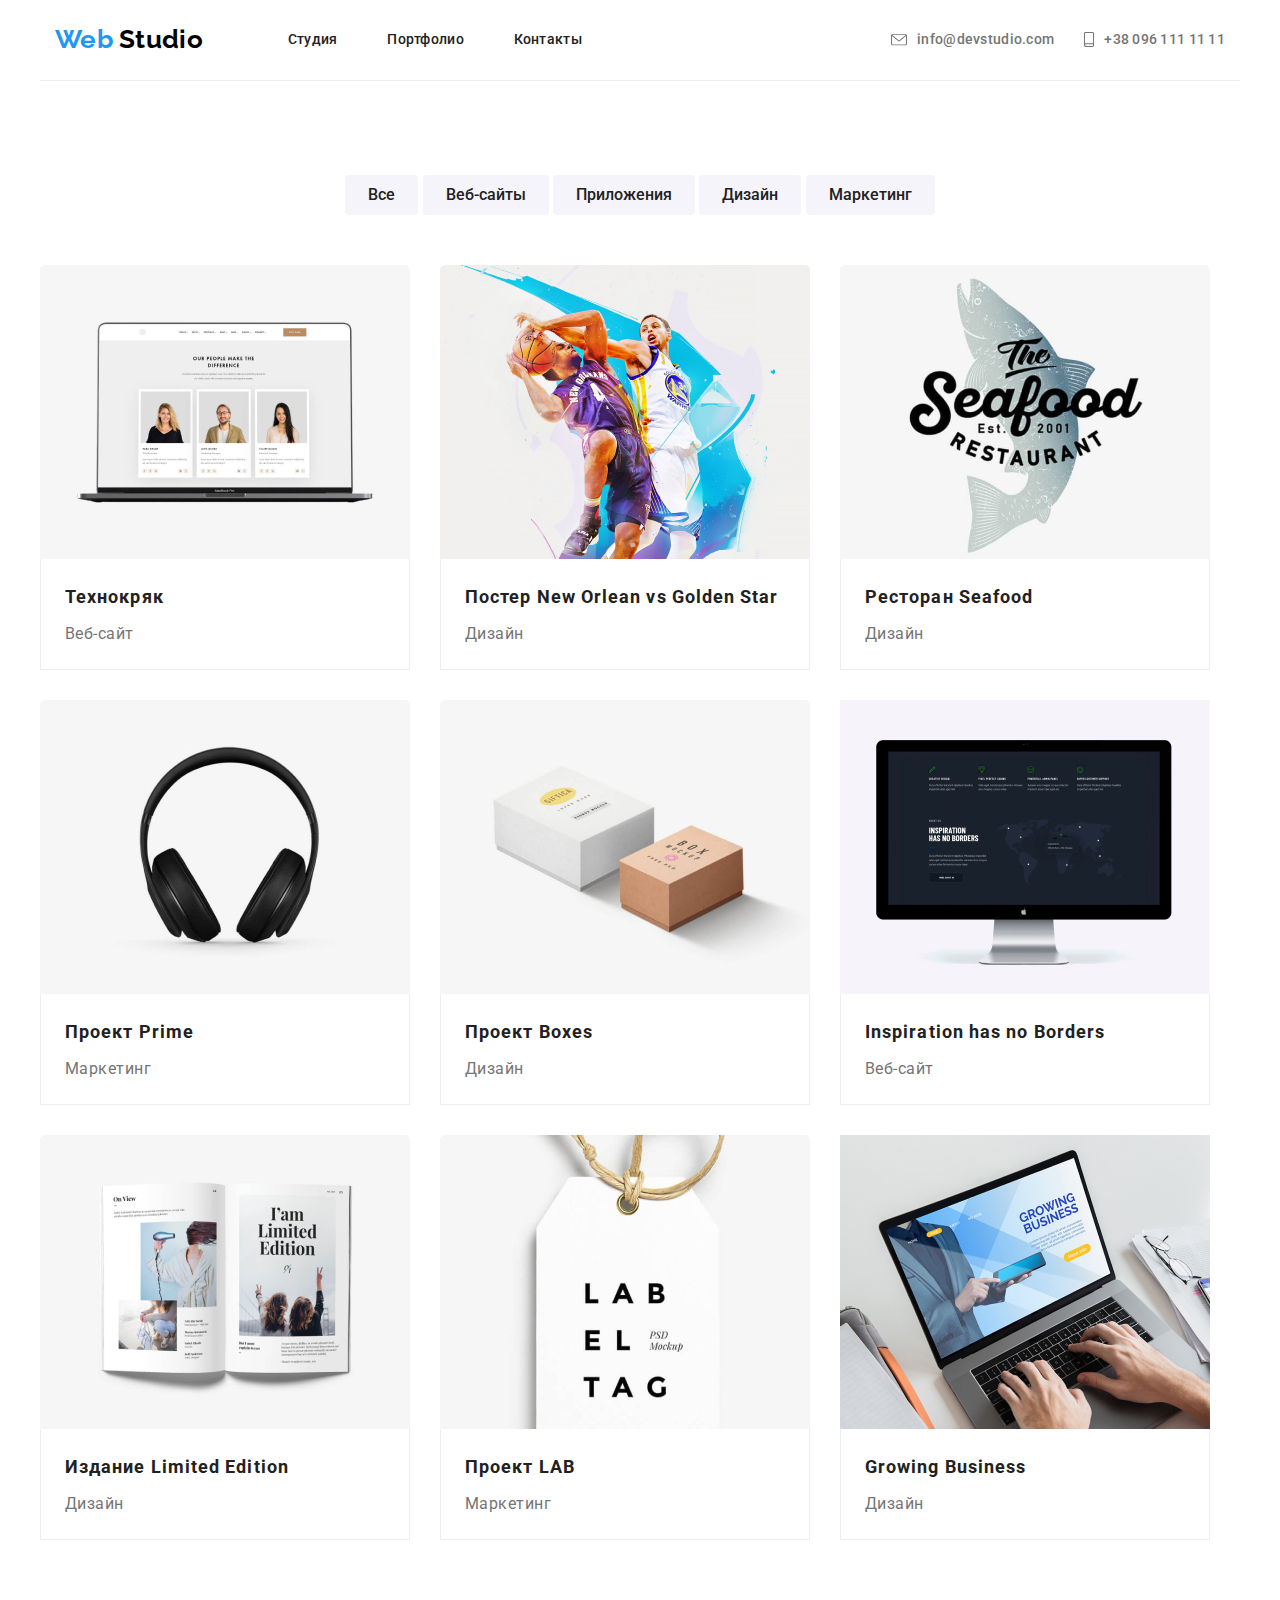
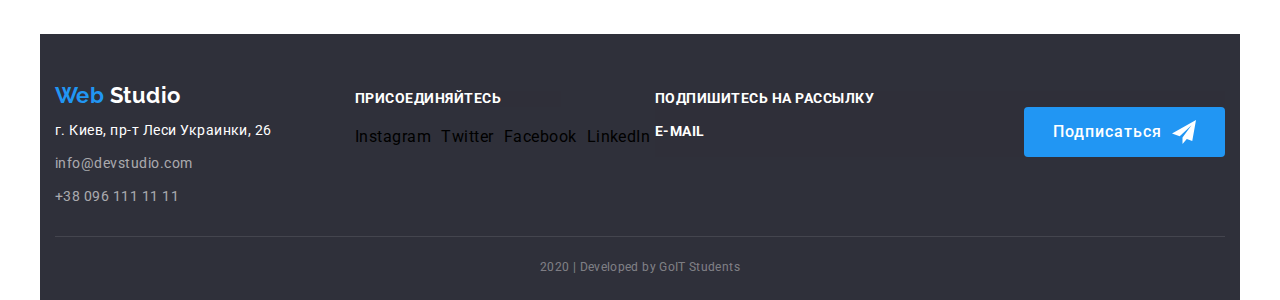
==== portfolio.html @ b41ba67a "мелкие правки" ====
<!DOCTYPE html>
<html lang="ru">
  <head>
    <meta charset="UTF-8" />
    <meta name="viewport" content="width=device-width, initial-scale=1.0" />
    <title>Web Studio</title>
    <link
      href="https://fonts.googleapis.com/css2?family=Raleway&family=Roboto:wght@400;500;700;900&display=swap"
      rel="stylesheet"
    />
    <link
      rel="stylesheet"
      href="https://cdnjs.cloudflare.com/ajax/libs/modern-normalize/0.6.0/modern-normalize.min.css"
    />
    <link rel="stylesheet" href="./css/styles.css" />
  </head>
  <body>
    <!--Шапка сайта-->
    <header class="header">
      <a class="header__logo" href="./index.html"><span>Web</span> Studio </a>
      <nav class="header-nav">
        <ul class="header-nav__list">
          <li class="header-nav__item">
            <a
              class="header-nav__link header-nav__link--active"
              href="./index.html"
              >Студия</a
            >
          </li>
          <li class="header-nav__item">
            <a
              class="header-nav__link header-nav__link--active"
              href="./portfolio.html"
              >Портфолио</a
            >
          </li>
          <li class="header-nav__item">
            <a class="header-nav__link" href="">Контакты</a>
          </li>
        </ul>
      </nav>
      <address class="header-address">
        <a class="header-address__mail" href="mailto:info@devstudio.com">
          <img
            class="header-address__img"
            src="./images/mail.svg"
            alt="mail"
          />info@devstudio.com
        </a>
        <a class="header-address__fone" href="tel:+380961111111">
          <img
            class="header-address__img"
            src="./images/fone.svg"
            alt="phone"
          />+38 096 111 11 11
        </a>
      </address>
    </header>
    <main>
      <section class="filter">
        <!--Фильтр-->
        <!--Скрытый заголовок Фильтра-->
        <h1 class="visually-hidden">Фильтр</h1>
        <div class="fil-but">
          <button type="button">Все</button>
          <button type="button">Веб-сайты</button>
          <button type="button">Приложения</button>
          <button type="button">Дизайн</button>
          <button type="button">Маркетинг</button>
          <ul class="filter-ul">
            <li class="only">
              <img
                src="./images/img-1.jpg"
                alt="Технокряк"
                width="370"
                height="294"
              />
              <div class="div-li">
                <h3 class="section-title-item">Технокряк</h3>
                <p class="section-text-item">Веб-сайт</p>
              </div>
            </li>
            <li>
              <img
                src="./images/img-2.jpg"
                alt="Баскетбол"
                width="370"
                height="294"
              />
              <div class="div-li">
                <h3 class="section-title-item">
                  Постер New Orlean vs Golden Star
                </h3>
                <p class="section-text-item">Дизайн</p>
              </div>
            </li>
            <li>
              <img
                src="./images/img-3.jpg"
                alt="Ресторан"
                width="370"
                height="294"
              />
              <div class="div-li">
                <h3 class="section-title-item">Ресторан Seafood</h3>
                <p class="section-text-item">Дизайн</p>
              </div>
            </li>
            <li>
              <img
                src="./images/img-4.jpg"
                alt="Наушники"
                width="370"
                height="294"
              />
              <div class="div-li">
                <h3 class="section-title-item">Проект Prime</h3>
                <p class="section-text-item">Маркетинг</p>
              </div>
            </li>
            <li>
              <img
                src="./images/img-5.jpg"
                alt="Коробки"
                width="370"
                height="294"
              />
              <div class="div-li">
                <h3 class="section-title-item">Проект Boxes</h3>
                <p class="section-text-item">Дизайн</p>
              </div>
            </li>
            <li>
              <img
                src="./images/design.jpg"
                alt="Монитор"
                width="370"
                height="294"
              />
              <div class="div-li">
                <h3 class="section-title-item">Inspiration has no Borders</h3>
                <p class="section-text-item">Веб-сайт</p>
              </div>
            </li>
            <li>
              <img
                src="./images/img-6.jpg"
                alt="Журнал"
                width="370"
                height="294"
              />
              <div class="div-li">
                <h3 class="section-title-item">Издание Limited Edition</h3>
                <p class="section-text-item">Дизайн</p>
              </div>
            </li>
            <li>
              <img
                src="./images/img-7.jpg"
                alt="Лейбл"
                width="370"
                height="294"
              />
              <div class="div-li">
                <h3 class="section-title-item">Проект LAB</h3>
                <p class="section-text-item">Маркетинг</p>
              </div>
            </li>
            <li>
              <img
                src="./images/desktop.jpg"
                alt="Ноутбук"
                width="370"
                height="294"
              />
              <div class="div-li">
                <h3 class="section-title-item">Growing Business</h3>
                <p class="section-text-item">Дизайн</p>
              </div>
            </li>
          </ul>
        </div>
      </section>
    </main>
    <!--Подвал-->
    <footer class="footer">
      <!--Адресс-->
      <div class="footer-div">
        <div class="div-adr">
          <a class="footer-logo" href="./index.html"
            ><span>Web</span> Studio
          </a>
          <address class="address">
            г. Киев, пр-т Леси Украинки, 26
            <a class="adr-link email" href="mailto:info@devstudio.com"
              >info@devstudio.com
            </a>
            <a class="adr-link" href="tel:+380961111111">+38 096 111 11 11 </a>
          </address>
        </div>
        <!--Список ссылок-->
        <div class="div-soc-link">
          <p class="white-title soc">ПРИСОЕДИНЯЙТЕСЬ</p>
          <ul class="social-links soc">
            <li class="soc-link">
              <a href="" aria-label="Ссылка на Facebook"></a>Instagram
            </li>
            <li class="soc-link">
              <a href="" aria-label="Ссылка на Twitter"></a>Twitter
            </li>
            <li class="soc-link">
              <a href="" aria-label="Ссылка на Facebook"></a>Facebook
            </li>
            <li class="soc-link">
              <a href="" aria-label="Ссылка на LinkedIn"></a>LinkedIn
            </li>
          </ul>
        </div>
        <!--Подписка-->
        <div class="white-title fly">
          <p>Подпишитесь на рассылку</p>
          <div class="div-fly">
            <p class="email-area">E-mail</p>
            <button type="button" class="button-fly">
              Подписаться<img src="./images/icon-send.svg" alt="Иконка" />
            </button>
          </div>
        </div>
      </div>
      <div class="copy"><p>2020 | Developed by GoIT Students</p></div>
    </footer>
  </body>
</html>
---- css/styles.css ----
/* Шрифты index: Raleway - 400, Roboto - 900, 700, 500, 400 */
/* Шрифты portfolio: Raleway - 400, Roboto - 700, 500, 400 */
:root {
  --primary-text-color: #757575;
  --title-text-color: #212121;
  --accent-color: #2196f3;
  --primary-white-color: #ffffff;
  --secondary-bg-color: #f5f4fa;
  --icons-grey-color: #afb1b8;
}

html {
  box-sizing: border-box;
}

*,
*::before,
*::after {
  box-sizing: inherit;
}
/*----------------------- все ссылки */
a {
  text-decoration: none;
}

.visually-hidden {
  position: absolute;
  width: 1px;
  height: 1px;
  margin: -1px;
  border: 0;
  padding: 0;
  clip: rect(0 0 0 0);
  overflow: hidden;
}

/*------------------- всё, что с цветом акцента */
.header-nav__item--active,
span,
.header-nav__link:hover,
.header-nav__link:focus,
.adr-link:focus,
.section-item img:focus,
.soc-link:hover,
.soc-link:focus,
.clients a:hover,
.clients a:focus,
.header-address__mail:hover,
.header-address__mail:focus,
.header-address__fone:hover,
.header-address__fone:focus,
button:focus,
.filter-ul > li:focus {
  color: var(--accent-color);
}

/*------------------- основной фон */
body,
.team-li,
.team.name {
  background-color: var(--primary-white-color);
  font-family: Roboto, sans-serif;
  letter-spacing: 0.03em;
}

/*------------------ Белые заголовки */
.hero,
.white-title,
.address {
  color: var(--primary-white-color);
}
body {
  margin: 0px;
  width: 1200px;
  padding: 0px;
  margin-left: auto;
  margin-right: auto;
}
/* -------- убираем маркеры */
ul {
  list-style: none;
}

/* ---------------------------- Header */
.header {
  letter-spacing: 0.02em;
  font-weight: 500;
  font-size: 14px;
  line-height: 1.14;
  padding-left: 15px;
  padding-right: 15px;

  display: flex;
  align-items: center;
  border-bottom: 1px solid #ececec;
}

/* Logo */
.header__logo,
.footer-logo {
  color: #000000;
  font-family: Raleway, sans-serif;
  font-weight: 700;
  font-size: 26px;
  line-height: 1.2;
}

/*--------------------- ссылки навигации */
.header-nav {
  margin-right: auto;
  margin-left: 85px;
}
.header-nav__list {
  width: 294px;
  display: flex;
  justify-content: space-between;

  padding-left: 0px;
  margin: 0;
}
.header-nav__item {
  padding-top: 32px;
  padding-bottom: 32px;
}
.header-address {
  display: flex;
  align-items: center;
}
.header-address__mail,
.header-address__fone {
  color: var(--primary-text-color);
  font-style: normal;
  display: flex;
  align-items: center;
}
.header-address__mail {
  margin-right: 30px;
}
.header-address__img {
  margin-right: 10px;
}

/*------------------------------- Hero */
.hero {
  text-align: center;
  letter-spacing: 0.06em;
  /* ЗАМЕНИТЬ НА ФОН */
  background-color: var(--title-text-color);
  padding-top: 200px;
  padding-bottom: 200px;
  padding-left: 15px;
  padding-right: 15px;
}

.hero-title {
  font-weight: 900;
  font-size: 44px;
  line-height: 1.36;

  margin: 0px;
}

.button-prim.service {
  display: inline-block;
  padding: 10px 32px;
  margin-top: 30px;
  border-radius: 4px;

  font-weight: 700;
  font-size: 16px;
  line-height: 1.88;
  color: var(--primary-white-color);
  background-color: var(--accent-color);

  box-shadow: 0px 4px 4px rgba(0, 0, 0, 0.15);
}

/*------------ преимущества, команда, фильтр */
.section {
  padding-top: 94px;
  padding-bottom: 94px;
  padding-left: 15px;
  padding-right: 15px;
}

.section-list > ul {
  margin-top: 0;
  padding: 0px;
  display: flex;
}

.section-item {
  font-size: 0px;
  margin: 0px;
  width: calc((100% - 90px) / 4);
}
.section-item:not(:last-child) {
  margin-right: 30px;
}

.section-item > img,
.team,
button {
  background-color: var(--secondary-bg-color);
  font-family: inherit;
}
.section-item > img {
  padding: 25px 100px;
  border-radius: 4px;
  margin: 0px;
}
.section-item > img:hover {
  background-color: var(--accent-color);
  color: var(--primary-white-color);
}

.subtitle {
  font-weight: bold;
  font-size: 14px;
  line-height: 1.14;
  text-transform: uppercase;
  margin: 0px;
  padding-top: 30px;
  padding-bottom: 10px;
}

.section-text {
  font-weight: 400;
  font-size: 14px;
  line-height: 1.71;
  color: var(--primary-text-color);

  margin: 0px;
}

/*------------------------ Чем мы занимаемся? */
.section-work {
  padding-top: 94px;
  padding-bottom: 94px;
  padding-left: 15px;
  padding-right: 15px;

  border-top: 1px solid #ececec;
}
.section-ul {
  justify-content: center;
  padding-left: 0px;
  margin-top: 50px;
  margin-bottom: 0;
  font-size: 0;
  display: flex;
  text-align: center;
}

.section-title {
  font-weight: 700;
  font-size: 36px;
  line-height: 1.2;
  text-align: center;
  margin-top: 0;
  margin-bottom: 50px;
}

.work-li:not(:last-child) {
  margin-right: 30px;
}

.work-li {
  width: calc((100% - 60px) / 3);
}

.white-title {
  font-weight: 700;
  font-size: 14px;
  line-height: 1.14;
  text-align: center;
  text-transform: uppercase;

  margin: 0px;
  padding-top: 27px;
  padding-bottom: 27px;
  background-color: rgba(47, 48, 58, 0.8);
}

/*----------------- Черные заголовки */
.header-nav__link,
.section-title,
.subtitle,
.name,
button {
  color: var(--title-text-color);
}

/*------------------------------------ Team */
.team {
  padding-top: 94px;
  padding-bottom: 94px;
  padding-left: 15px;
  padding-right: 15px;
}
.team > .section-title {
  margin-top: 0;
}

.team-ul {
  display: flex;
  justify-content: center;
  margin-top: 0px;
  padding-left: 0px;
  font-size: 0;
}
.team-li:not(:last-child) {
  margin-right: 30px;
}

.team-li {
  width: calc((100% - 90px) / 4);
  box-shadow: 0px 2px 1px rgba(0, 0, 0, 0.2), 0px 1px 1px rgba(0, 0, 0, 0.14),
    0px 1px 3px rgba(0, 0, 0, 0.12);
}

.name {
  font-weight: 500;
  font-size: 16px;
  line-height: 1.2;
  text-align: center;
}
.section-text.name {
  font-weight: 400;
  color: var(--primary-text-color);
  margin-bottom: 16px;
  text-align: center;
}

.social-links {
  display: flex;
  padding-left: 0px;
  margin-bottom: 24px;
}

.soc-link:not(:last-child) {
  margin-right: 10px;
}

/* -------------------------- Клиенты */
.clients {
  padding-top: 94px;
  padding-bottom: 94px;
  padding-left: 15px;
  padding-right: 15px;
}

.client-img {
  border: 1px solid var(--icons-grey-color);
  border-radius: 4px;
  width: 170px;
  height: 90px;
  padding: 19px 41px;
}
.clients-list {
  display: flex;
  justify-content: space-between;
  padding-left: 0px;
  font-size: 0;
}

/* -------------------------- Футер */
.footer {
  background-color: #2f303a;
  letter-spacing: 0.03em;
  padding-top: 48px;
  padding-left: 15px;
  padding-right: 15px;
}
.footer-div {
  display: flex;
  align-items: baseline;
}
.footer-logo {
  font-size: 22px;
  margin: 0px 0px 10px 0px;
  display: block;
  padding-bottom: 0px;
  color: var(--primary-white-color);
}

/*-------------------- адрес в футере */
.div-adr {
  margin-bottom: 28px;
  text-align: left;
  display: flex;
  flex-direction: column;
  margin-right: 69px;
  width: 231px;
}

.address {
  font-weight: 400;
  font-size: 14px;
  line-height: 1.71;
  font-style: normal;
  display: flex;
  flex-direction: column;
}

.adr-link {
  color: rgba(255, 255, 255, 0.6);
}
.email {
  margin-top: 9px;
  margin-bottom: 9px;
}

.white-title.soc {
  font-weight: 700;
  font-size: 14px;
  line-height: 1.14;
  text-transform: uppercase;
  text-align: left;
  padding: 0px;
  margin-bottom: 21px;
}
/* ----------------------- Присоединяйтесь */
.div-soc-link {
  margin-right: 94px;
}
.social-links.soc {
  margin-top: 21px;
  width: 206px;
}

/* --------------------------- Рассылка */
.fly {
  margin-bottom: 50px;
  padding: 0px;
}
.div-fly {
  width: 570px;
  display: flex;
  justify-content: space-between;
}
.fly p {
  text-align: left;
  margin-top: auto;
  margin-bottom: auto;
}

.button-fly {
  min-width: 109px;
  height: 50px;
  padding: 9px 28px;
  display: flex;
  align-items: center;
}
.button-fly > img {
  margin-left: 10px;
}
.button-fly:focus {
  color: var(--primary-white-color);
}

/*------------------------------ Copyrights */
.copy {
  font-weight: 400;
  font-size: 12px;
  line-height: 2;
  letter-spacing: 0.03em;
  color: rgba(255, 255, 255, 0.4);
  padding-top: 18px;
  padding-bottom: 21px;
  text-align: center;

  border-top: 1px solid rgba(255, 255, 0255, 0.1);
}
.copy p {
  margin: 0;
}

/* ------------------------------ buttons */
.button-prim,
.button-sec,
.button-fly {
  color: var(--primary-white-color);
  background-color: var(--accent-color);
  letter-spacing: 0.06em;
}

/* -------- PORTFOLIO ----------- */

/* Filter */
.filter {
  padding-top: 94px;
  padding-bottom: 94px;
}

.fil-but {
  text-align: center;
}

/* .only:hover {
  Технокряк это современная площадка распространения коронавируса. Компании используют эту платформу для цифрового шпионажа и атак на защищённые сервера конкурентов.
} */

button {
  font-weight: 500;
  font-size: 16px;
  line-height: 1.63;
  text-align: center;
  display: inline-block;
  border-radius: 4px;
  padding: 6px 22px;
  border: 1px solid transparent;
}

button:hover {
  background-color: var(--accent-color);
  color: var(--primary-white-color);
  box-shadow: 0px 2px 2px rgba(0, 0, 0, 0.12), 0px 1px 2px rgba(0, 0, 0, 0.08),
    0px 3px 1px rgba(0, 0, 0, 0.1);
}

/*--------------------- filter-buttons */
.section-title-item {
  font-weight: 700;
  font-size: 18px;
  line-height: 2;
  letter-spacing: 0.06em;
  color: var(--title-text-color);
  margin-top: 0;
  margin-bottom: 4px;
}

.section-text-item {
  font-weight: 400;
  font-size: 16px;
  line-height: 1.88;
  color: var(--primary-text-color);
  margin: 0;
}

.filter-ul {
  display: flex;
  flex-wrap: wrap;
  padding-left: 0px;
  margin-top: 50px;
  margin-bottom: 0px;
}
.filter-ul > li {
  font-size: 0px;
  text-align: left;
  margin-bottom: 30px;
}
.filter-ul li:nth-last-child(-n + 3) {
  margin-bottom: 0px;
}
.filter-ul li:not(:nth-child(3n)) {
  margin-right: 30px;
}
.filter-ul li:hover {
  box-shadow: 1px 4px 6px rgba(0, 0, 0, 0.16), 0px 4px 4px rgba(0, 0, 0, 0.06),
    0px 1px 1px rgba(0, 0, 0, 0.12);
}

.div-li {
  padding: 20px 24px;
  border: 1px solid #eeeeee;
  border-top: transparent;
}
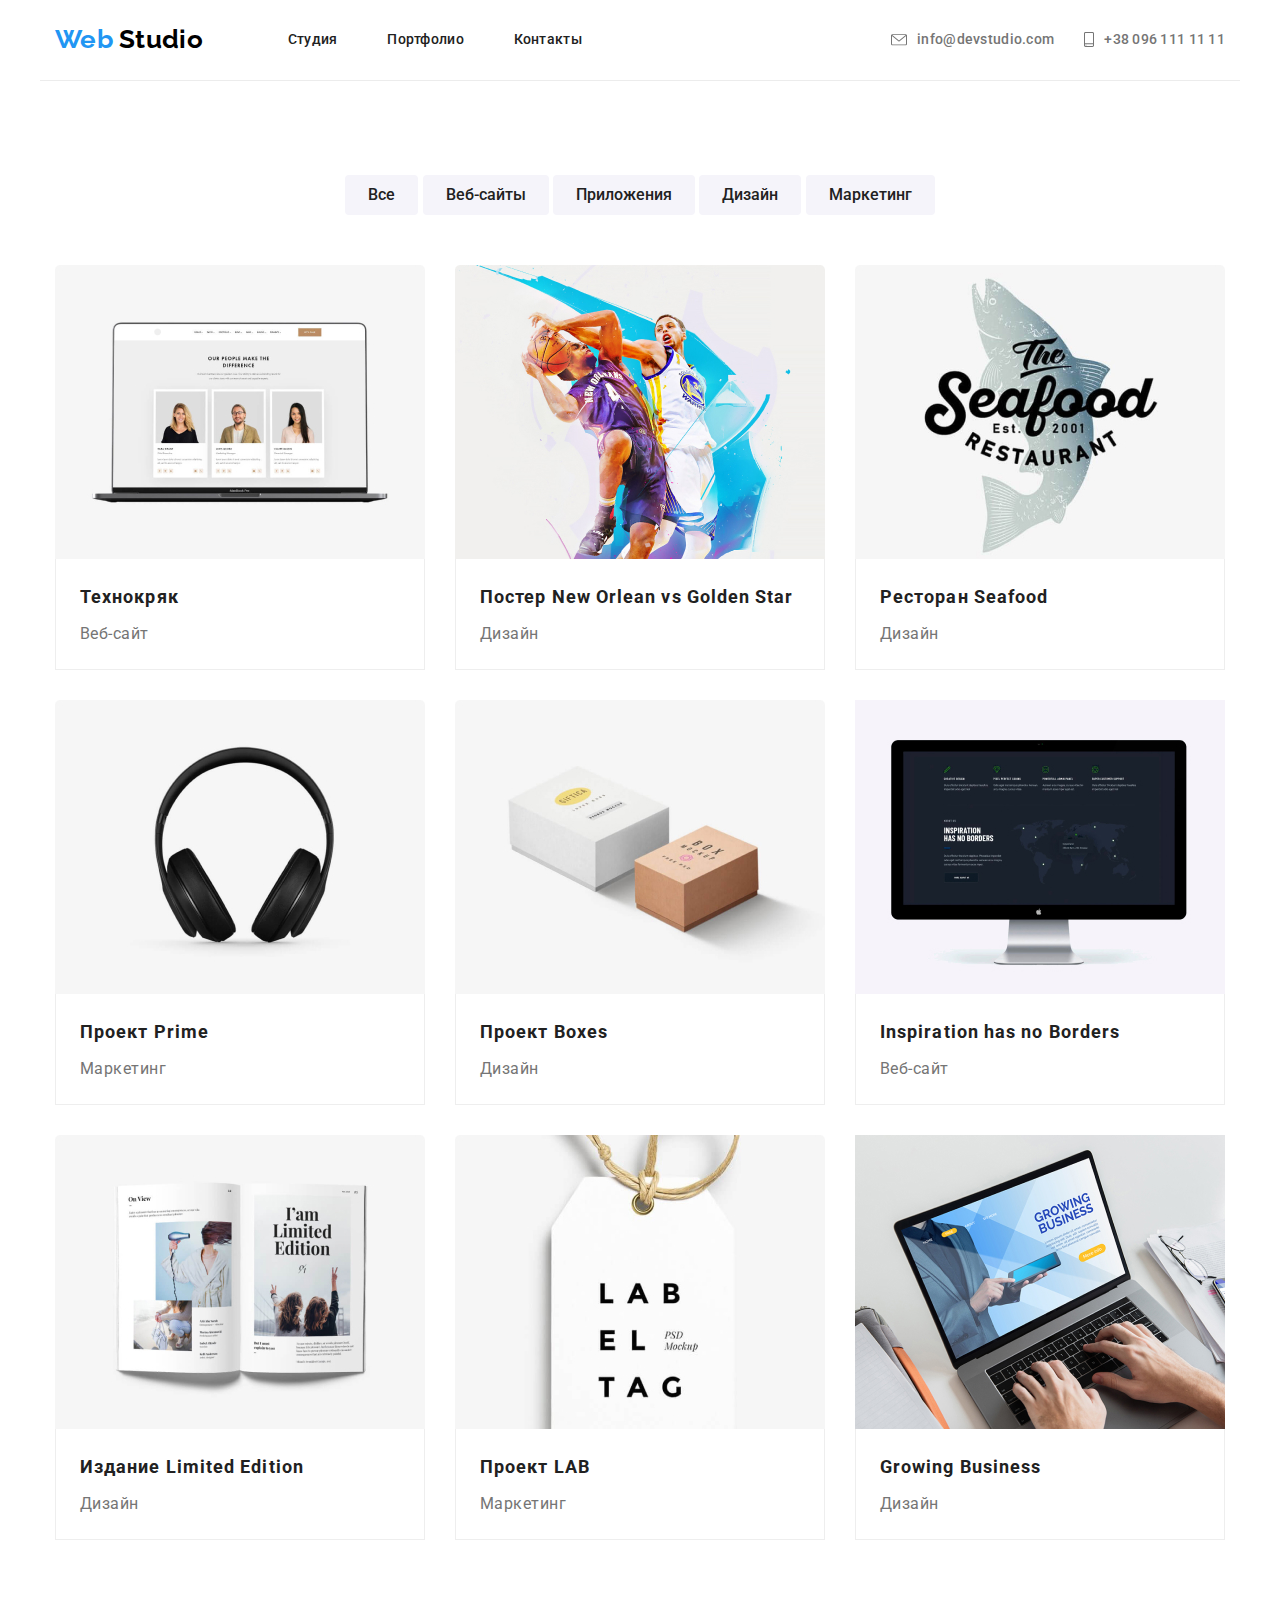
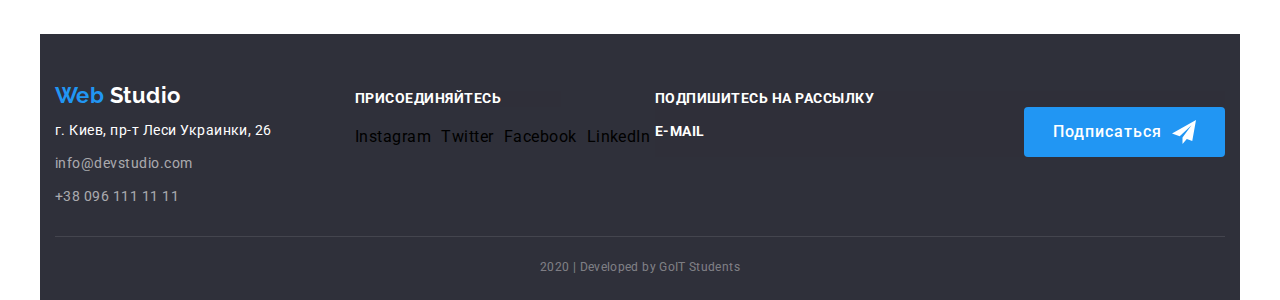
==== commit a1d32b1d: "Мелкие правки 2" ====
--- a/portfolio.html
+++ b/portfolio.html
@@ -227,7 +227,7 @@
           </div>
         </div>
       </div>
-      <div class="copy"><p>2020 | Developed by GoIT Students</p></div>
+      <p class="copy">2020 | Developed by GoIT Students</p>
     </footer>
   </body>
 </html>
--- a/css/styles.css
+++ b/css/styles.css
@@ -9,20 +9,25 @@
   --icons-grey-color: #afb1b8;
 }
 
+/*-- Размер для всех блоков по размеру блока, а не контента */
 html {
   box-sizing: border-box;
-}
-
+  width: 1200px;
+  margin-left: auto;
+  margin-right: auto;
+}
+/*------------------- наследие border-box */
 *,
 *::before,
 *::after {
   box-sizing: inherit;
 }
-/*----------------------- все ссылки */
+/*-------------------- все ссылки не подчеркиваются */
 a {
   text-decoration: none;
 }
 
+/* ------------------ прячем заголовки */
 .visually-hidden {
   position: absolute;
   width: 1px;
@@ -32,6 +37,13 @@
   padding: 0;
   clip: rect(0 0 0 0);
   overflow: hidden;
+}
+
+/* ----------------все картинки масштабируем относительно размера */
+img {
+  display: block;
+  max-width: 100%;
+  height: auto;
 }
 
 /*------------------- всё, что с цветом акцента */
@@ -71,10 +83,7 @@
 }
 body {
   margin: 0px;
-  width: 1200px;
   padding: 0px;
-  margin-left: auto;
-  margin-right: auto;
 }
 /* -------- убираем маркеры */
 ul {
@@ -469,11 +478,8 @@
   padding-top: 18px;
   padding-bottom: 21px;
   text-align: center;
-
+  margin: 0;
   border-top: 1px solid rgba(255, 255, 0255, 0.1);
-}
-.copy p {
-  margin: 0;
 }
 
 /* ------------------------------ buttons */
@@ -541,6 +547,7 @@
 .filter-ul {
   display: flex;
   flex-wrap: wrap;
+  justify-content: center;
   padding-left: 0px;
   margin-top: 50px;
   margin-bottom: 0px;
@@ -550,13 +557,13 @@
   text-align: left;
   margin-bottom: 30px;
 }
-.filter-ul li:nth-last-child(-n + 3) {
+.filter-ul > li:nth-last-child(-n + 3) {
   margin-bottom: 0px;
 }
-.filter-ul li:not(:nth-child(3n)) {
+.filter-ul > li:not(:nth-child(3n)) {
   margin-right: 30px;
 }
-.filter-ul li:hover {
+.filter-ul > li:hover {
   box-shadow: 1px 4px 6px rgba(0, 0, 0, 0.16), 0px 4px 4px rgba(0, 0, 0, 0.06),
     0px 1px 1px rgba(0, 0, 0, 0.12);
 }
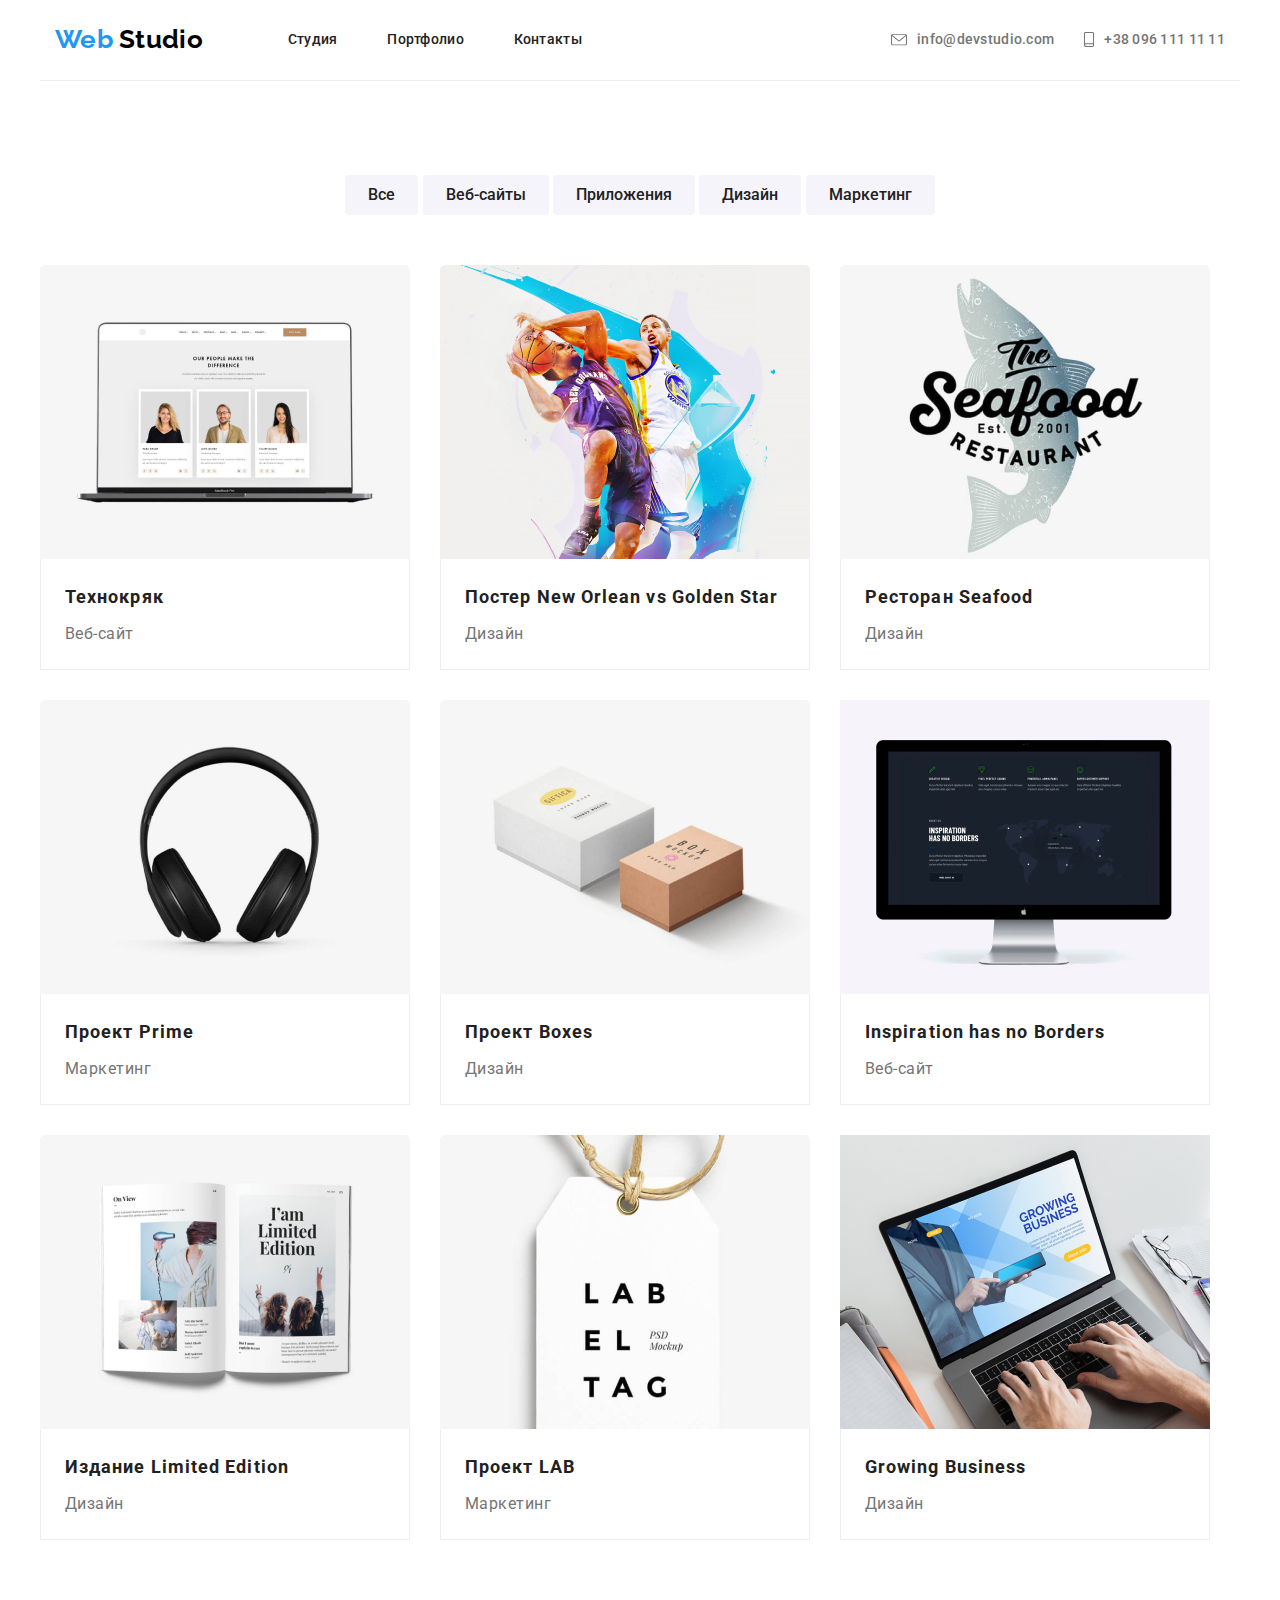
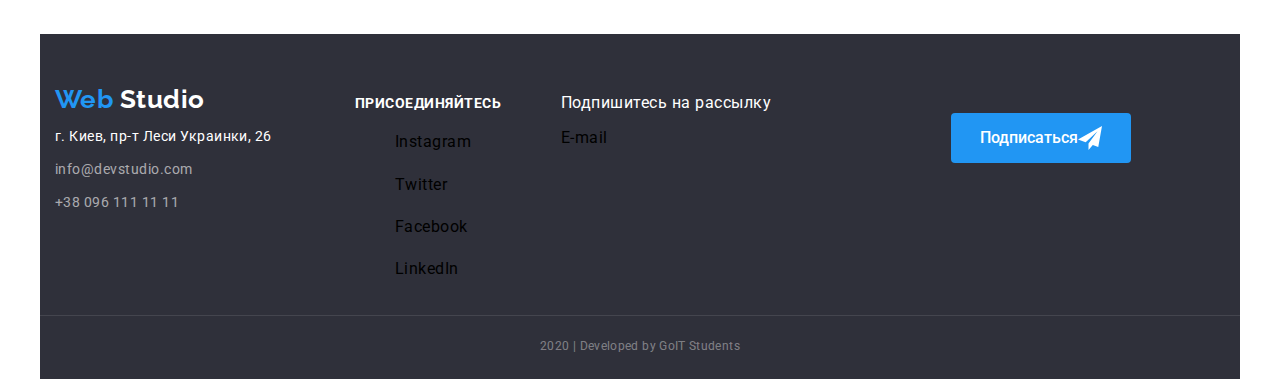
==== commit 03d814bc: "Тэги по БЭМ" ====
--- a/portfolio.html
+++ b/portfolio.html
@@ -17,15 +17,11 @@
   <body>
     <!--Шапка сайта-->
     <header class="header">
-      <a class="header__logo" href="./index.html"><span>Web</span> Studio </a>
+      <a class="logo" href="./index.html"><span>Web</span> Studio </a>
       <nav class="header-nav">
         <ul class="header-nav__list">
           <li class="header-nav__item">
-            <a
-              class="header-nav__link header-nav__link--active"
-              href="./index.html"
-              >Студия</a
-            >
+            <a class="header-nav__link" href="./index.html">Студия</a>
           </li>
           <li class="header-nav__item">
             <a
@@ -61,119 +57,119 @@
         <!--Фильтр-->
         <!--Скрытый заголовок Фильтра-->
         <h1 class="visually-hidden">Фильтр</h1>
-        <div class="fil-but">
+        <div class="filter__buttons">
           <button type="button">Все</button>
           <button type="button">Веб-сайты</button>
           <button type="button">Приложения</button>
           <button type="button">Дизайн</button>
           <button type="button">Маркетинг</button>
-          <ul class="filter-ul">
-            <li class="only">
+          <ul class="filter__list">
+            <li class="filter__item only">
               <img
                 src="./images/img-1.jpg"
                 alt="Технокряк"
                 width="370"
                 height="294"
               />
-              <div class="div-li">
+              <div class="filter__block">
                 <h3 class="section-title-item">Технокряк</h3>
                 <p class="section-text-item">Веб-сайт</p>
               </div>
             </li>
-            <li>
+            <li class="filter__item">
               <img
                 src="./images/img-2.jpg"
                 alt="Баскетбол"
                 width="370"
                 height="294"
               />
-              <div class="div-li">
+              <div class="filter__block">
                 <h3 class="section-title-item">
                   Постер New Orlean vs Golden Star
                 </h3>
                 <p class="section-text-item">Дизайн</p>
               </div>
             </li>
-            <li>
+            <li class="filter__item">
               <img
                 src="./images/img-3.jpg"
                 alt="Ресторан"
                 width="370"
                 height="294"
               />
-              <div class="div-li">
+              <div class="filter__block">
                 <h3 class="section-title-item">Ресторан Seafood</h3>
                 <p class="section-text-item">Дизайн</p>
               </div>
             </li>
-            <li>
+            <li class="filter__item">
               <img
                 src="./images/img-4.jpg"
                 alt="Наушники"
                 width="370"
                 height="294"
               />
-              <div class="div-li">
+              <div class="filter__block">
                 <h3 class="section-title-item">Проект Prime</h3>
                 <p class="section-text-item">Маркетинг</p>
               </div>
             </li>
-            <li>
+            <li class="filter__item">
               <img
                 src="./images/img-5.jpg"
                 alt="Коробки"
                 width="370"
                 height="294"
               />
-              <div class="div-li">
+              <div class="filter__block">
                 <h3 class="section-title-item">Проект Boxes</h3>
                 <p class="section-text-item">Дизайн</p>
               </div>
             </li>
-            <li>
+            <li class="filter__item">
               <img
                 src="./images/design.jpg"
                 alt="Монитор"
                 width="370"
                 height="294"
               />
-              <div class="div-li">
+              <div class="filter__block">
                 <h3 class="section-title-item">Inspiration has no Borders</h3>
                 <p class="section-text-item">Веб-сайт</p>
               </div>
             </li>
-            <li>
+            <li class="filter__item">
               <img
                 src="./images/img-6.jpg"
                 alt="Журнал"
                 width="370"
                 height="294"
               />
-              <div class="div-li">
+              <div class="filter__block">
                 <h3 class="section-title-item">Издание Limited Edition</h3>
                 <p class="section-text-item">Дизайн</p>
               </div>
             </li>
-            <li>
+            <li class="filter__item">
               <img
                 src="./images/img-7.jpg"
                 alt="Лейбл"
                 width="370"
                 height="294"
               />
-              <div class="div-li">
+              <div class="filter__block">
                 <h3 class="section-title-item">Проект LAB</h3>
                 <p class="section-text-item">Маркетинг</p>
               </div>
             </li>
-            <li>
+            <li class="filter__item">
               <img
                 src="./images/desktop.jpg"
                 alt="Ноутбук"
                 width="370"
                 height="294"
               />
-              <div class="div-li">
+              <div class="filter__block">
                 <h3 class="section-title-item">Growing Business</h3>
                 <p class="section-text-item">Дизайн</p>
               </div>
@@ -184,44 +180,46 @@
     </main>
     <!--Подвал-->
     <footer class="footer">
-      <!--Адресс-->
-      <div class="footer-div">
-        <div class="div-adr">
-          <a class="footer-logo" href="./index.html"
+      <div class="footer__container">
+        <!-------------------------------------Адресс-->
+        <div class="footer-address-cont">
+          <a class="logo footer__logo" href="./index.html"
             ><span>Web</span> Studio
           </a>
           <address class="address">
             г. Киев, пр-т Леси Украинки, 26
-            <a class="adr-link email" href="mailto:info@devstudio.com"
+            <a class="address__link email" href="mailto:info@devstudio.com"
               >info@devstudio.com
             </a>
-            <a class="adr-link" href="tel:+380961111111">+38 096 111 11 11 </a>
+            <a class="address__link tel" href="tel:+380961111111"
+              >+38 096 111 11 11
+            </a>
           </address>
         </div>
         <!--Список ссылок-->
-        <div class="div-soc-link">
-          <p class="white-title soc">ПРИСОЕДИНЯЙТЕСЬ</p>
-          <ul class="social-links soc">
-            <li class="soc-link">
+        <div class="footer-soc-links">
+          <p class="footer-soc-links__title">ПРИСОЕДИНЯЙТЕСЬ</p>
+          <ul class="footer-soc-links__list">
+            <li class="footer-soc-links__item">
               <a href="" aria-label="Ссылка на Facebook"></a>Instagram
             </li>
-            <li class="soc-link">
+            <li class="footer-soc-links__item">
               <a href="" aria-label="Ссылка на Twitter"></a>Twitter
             </li>
-            <li class="soc-link">
+            <li class="footer-soc-links__item">
               <a href="" aria-label="Ссылка на Facebook"></a>Facebook
             </li>
-            <li class="soc-link">
+            <li class="footer-soc-links__item">
               <a href="" aria-label="Ссылка на LinkedIn"></a>LinkedIn
             </li>
           </ul>
         </div>
         <!--Подписка-->
-        <div class="white-title fly">
-          <p>Подпишитесь на рассылку</p>
-          <div class="div-fly">
+        <div class="footer-folow">
+          <p class="footer-folow__title">Подпишитесь на рассылку</p>
+          <div class="footer-folow__cont">
             <p class="email-area">E-mail</p>
-            <button type="button" class="button-fly">
+            <button type="button" class="footer-folow__button">
               Подписаться<img src="./images/icon-send.svg" alt="Иконка" />
             </button>
           </div>
--- a/css/styles.css
+++ b/css/styles.css
@@ -9,25 +9,27 @@
   --icons-grey-color: #afb1b8;
 }
 
-/*-- Размер для всех блоков по размеру блока, а не контента */
 html {
   box-sizing: border-box;
   width: 1200px;
   margin-left: auto;
   margin-right: auto;
 }
-/*------------------- наследие border-box */
+
 *,
 *::before,
 *::after {
   box-sizing: inherit;
 }
-/*-------------------- все ссылки не подчеркиваются */
-a {
-  text-decoration: none;
-}
-
-/* ------------------ прячем заголовки */
+
+/* ----------------все картинки масштабируем относительно размера */
+img {
+  display: block;
+  max-width: 100%;
+  height: auto;
+}
+
+/*----------------------- Прячем заголовки */
 .visually-hidden {
   position: absolute;
   width: 1px;
@@ -39,11 +41,9 @@
   overflow: hidden;
 }
 
-/* ----------------все картинки масштабируем относительно размера */
-img {
-  display: block;
-  max-width: 100%;
-  height: auto;
+/*----------------------- все ссылки */
+a {
+  text-decoration: none;
 }
 
 /*------------------- всё, что с цветом акцента */
@@ -51,25 +51,25 @@
 span,
 .header-nav__link:hover,
 .header-nav__link:focus,
-.adr-link:focus,
-.section-item img:focus,
-.soc-link:hover,
-.soc-link:focus,
-.clients a:hover,
-.clients a:focus,
+.address__link:focus,
+.advantages__img:focus,
+.team-soc__item:hover,
+.team-soc__item:focus,
+.clients__link:hover,
+.clients__link:focus,
 .header-address__mail:hover,
 .header-address__mail:focus,
 .header-address__fone:hover,
 .header-address__fone:focus,
 button:focus,
-.filter-ul > li:focus {
+.filter__item:focus {
   color: var(--accent-color);
 }
 
 /*------------------- основной фон */
 body,
-.team-li,
-.team.name {
+.team__item,
+.team__subtitle {
   background-color: var(--primary-white-color);
   font-family: Roboto, sans-serif;
   letter-spacing: 0.03em;
@@ -77,14 +77,10 @@
 
 /*------------------ Белые заголовки */
 .hero,
-.white-title,
 .address {
   color: var(--primary-white-color);
 }
-body {
-  margin: 0px;
-  padding: 0px;
-}
+
 /* -------- убираем маркеры */
 ul {
   list-style: none;
@@ -96,8 +92,11 @@
   font-weight: 500;
   font-size: 14px;
   line-height: 1.14;
+
   padding-left: 15px;
   padding-right: 15px;
+  margin-left: auto;
+  margin-right: auto;
 
   display: flex;
   align-items: center;
@@ -105,8 +104,7 @@
 }
 
 /* Logo */
-.header__logo,
-.footer-logo {
+.logo {
   color: #000000;
   font-family: Raleway, sans-serif;
   font-weight: 700;
@@ -157,8 +155,6 @@
   background-color: var(--title-text-color);
   padding-top: 200px;
   padding-bottom: 200px;
-  padding-left: 15px;
-  padding-right: 15px;
 }
 
 .hero-title {
@@ -185,45 +181,52 @@
 }
 
 /*------------ преимущества, команда, фильтр */
-.section {
+.advantages {
   padding-top: 94px;
   padding-bottom: 94px;
+  margin-left: auto;
+  margin-right: auto;
+}
+
+.advantages__container {
   padding-left: 15px;
   padding-right: 15px;
 }
 
-.section-list > ul {
+.advantages__title {
   margin-top: 0;
-  padding: 0px;
-  display: flex;
-}
-
-.section-item {
+  margin-bottom: 0;
+}
+
+.advantages__list {
+  margin: 0;
+  padding: 0;
+  display: flex;
+}
+
+.advantages__item {
   font-size: 0px;
   margin: 0px;
   width: calc((100% - 90px) / 4);
 }
-.section-item:not(:last-child) {
+.advantages__item:not(:last-child) {
   margin-right: 30px;
 }
 
-.section-item > img,
-.team,
+.advantages__img,
 button {
   background-color: var(--secondary-bg-color);
   font-family: inherit;
-}
-.section-item > img {
   padding: 25px 100px;
   border-radius: 4px;
   margin: 0px;
 }
-.section-item > img:hover {
+.advantages__img:hover {
   background-color: var(--accent-color);
   color: var(--primary-white-color);
 }
 
-.subtitle {
+.work__subtitle {
   font-weight: bold;
   font-size: 14px;
   line-height: 1.14;
@@ -231,9 +234,10 @@
   margin: 0px;
   padding-top: 30px;
   padding-bottom: 10px;
-}
-
-.section-text {
+  color: var(--primary-white-color);
+}
+
+.advantages__text {
   font-weight: 400;
   font-size: 14px;
   line-height: 1.71;
@@ -243,15 +247,32 @@
 }
 
 /*------------------------ Чем мы занимаемся? */
-.section-work {
+.work {
   padding-top: 94px;
   padding-bottom: 94px;
+  margin-left: auto;
+  margin-right: auto;
+
+  border-top: 1px solid #ececec;
+}
+
+.work__container {
   padding-left: 15px;
   padding-right: 15px;
-
-  border-top: 1px solid #ececec;
-}
-.section-ul {
+}
+
+.work__title,
+.team__title,
+.clients__title {
+  font-weight: 700;
+  font-size: 36px;
+  line-height: 1.2;
+  text-align: center;
+  margin-top: 0;
+  margin-bottom: 50px;
+}
+
+.work__list {
   justify-content: center;
   padding-left: 0px;
   margin-top: 50px;
@@ -261,24 +282,17 @@
   text-align: center;
 }
 
-.section-title {
-  font-weight: 700;
-  font-size: 36px;
-  line-height: 1.2;
-  text-align: center;
-  margin-top: 0;
-  margin-bottom: 50px;
-}
-
-.work-li:not(:last-child) {
+.work__item:not(:last-child) {
   margin-right: 30px;
 }
 
-.work-li {
+.work__item {
   width: calc((100% - 60px) / 3);
 }
 
-.white-title {
+.work__subtitle,
+.footer-links__title,
+.folow__title {
   font-weight: 700;
   font-size: 14px;
   line-height: 1.14;
@@ -293,9 +307,11 @@
 
 /*----------------- Черные заголовки */
 .header-nav__link,
-.section-title,
+.work__title,
+.team__title,
+.clients__title,
 .subtitle,
-.name,
+.team__subtitle,
 button {
   color: var(--title-text-color);
 }
@@ -304,50 +320,57 @@
 .team {
   padding-top: 94px;
   padding-bottom: 94px;
+  margin-left: auto;
+  margin-right: auto;
+  background-color: var(--secondary-bg-color);
+}
+
+.team__container {
   padding-left: 15px;
   padding-right: 15px;
 }
-.team > .section-title {
+
+.team__title {
   margin-top: 0;
 }
 
-.team-ul {
+.team__list {
   display: flex;
   justify-content: center;
   margin-top: 0px;
   padding-left: 0px;
-  font-size: 0;
-}
-.team-li:not(:last-child) {
+}
+.team__item:not(:last-child) {
   margin-right: 30px;
 }
 
-.team-li {
+.team__item {
   width: calc((100% - 90px) / 4);
   box-shadow: 0px 2px 1px rgba(0, 0, 0, 0.2), 0px 1px 1px rgba(0, 0, 0, 0.14),
     0px 1px 3px rgba(0, 0, 0, 0.12);
 }
 
-.name {
+.team__subtitle {
   font-weight: 500;
   font-size: 16px;
   line-height: 1.2;
   text-align: center;
 }
-.section-text.name {
+.team__text {
   font-weight: 400;
+  font-size: 1.2;
   color: var(--primary-text-color);
   margin-bottom: 16px;
   text-align: center;
 }
 
-.social-links {
+.team-soc {
   display: flex;
   padding-left: 0px;
   margin-bottom: 24px;
 }
 
-.soc-link:not(:last-child) {
+.team-soc__item:not(:last-child) {
   margin-right: 10px;
 }
 
@@ -355,18 +378,23 @@
 .clients {
   padding-top: 94px;
   padding-bottom: 94px;
+  margin-left: auto;
+  margin-right: auto;
+}
+
+.clients__container {
   padding-left: 15px;
   padding-right: 15px;
 }
 
-.client-img {
+.clients__logo {
   border: 1px solid var(--icons-grey-color);
   border-radius: 4px;
   width: 170px;
   height: 90px;
   padding: 19px 41px;
 }
-.clients-list {
+.clients__list {
   display: flex;
   justify-content: space-between;
   padding-left: 0px;
@@ -378,23 +406,20 @@
   background-color: #2f303a;
   letter-spacing: 0.03em;
   padding-top: 48px;
+}
+.footer__container {
   padding-left: 15px;
   padding-right: 15px;
-}
-.footer-div {
   display: flex;
   align-items: baseline;
 }
-.footer-logo {
-  font-size: 22px;
-  margin: 0px 0px 10px 0px;
-  display: block;
-  padding-bottom: 0px;
+.footer__logo {
+  margin-bottom: 10px;
   color: var(--primary-white-color);
 }
 
 /*-------------------- адрес в футере */
-.div-adr {
+.footer-address-cont {
   margin-bottom: 28px;
   text-align: left;
   display: flex;
@@ -412,7 +437,7 @@
   flex-direction: column;
 }
 
-.adr-link {
+.address__link {
   color: rgba(255, 255, 255, 0.6);
 }
 .email {
@@ -420,7 +445,7 @@
   margin-bottom: 9px;
 }
 
-.white-title.soc {
+.footer-soc-links__title {
   font-weight: 700;
   font-size: 14px;
   line-height: 1.14;
@@ -428,44 +453,49 @@
   text-align: left;
   padding: 0px;
   margin-bottom: 21px;
+  color: var(--primary-white-color);
 }
 /* ----------------------- Присоединяйтесь */
-.div-soc-link {
-  margin-right: 94px;
-}
-.social-links.soc {
+.footer-soc-links__list {
   margin-top: 21px;
   width: 206px;
 }
-
+.footer-soc-links__item {
+  display: flex;
+  padding-left: 0px;
+  margin-bottom: 24px;
+}
 /* --------------------------- Рассылка */
-.fly {
+.footer-folow {
   margin-bottom: 50px;
   padding: 0px;
 }
-.div-fly {
+.footer-folow__cont {
   width: 570px;
   display: flex;
   justify-content: space-between;
 }
-.fly p {
+.footer-folow__title {
   text-align: left;
   margin-top: auto;
   margin-bottom: auto;
-}
-
-.button-fly {
+  color: var(--primary-white-color);
+}
+
+.footer-folow__button {
   min-width: 109px;
   height: 50px;
   padding: 9px 28px;
   display: flex;
   align-items: center;
+  background-color: var(--accent-color);
+  color: var(--primary-white-color);
 }
 .button-fly > img {
   margin-left: 10px;
 }
-.button-fly:focus {
-  color: var(--primary-white-color);
+.footer-folow__button:focus {
+  color: var(--primary-text-color);
 }
 
 /*------------------------------ Copyrights */
@@ -478,8 +508,11 @@
   padding-top: 18px;
   padding-bottom: 21px;
   text-align: center;
+
+  border-top: 1px solid rgba(255, 255, 0255, 0.1);
+}
+.copy p {
   margin: 0;
-  border-top: 1px solid rgba(255, 255, 0255, 0.1);
 }
 
 /* ------------------------------ buttons */
@@ -498,8 +531,10 @@
   padding-top: 94px;
   padding-bottom: 94px;
 }
-
-.fil-but {
+.filter-title {
+  margin: 0;
+}
+.filter__buttons {
   text-align: center;
 }
 
@@ -544,31 +579,30 @@
   margin: 0;
 }
 
-.filter-ul {
+.filter__list {
   display: flex;
   flex-wrap: wrap;
-  justify-content: center;
   padding-left: 0px;
   margin-top: 50px;
   margin-bottom: 0px;
 }
-.filter-ul > li {
+.filter__item {
   font-size: 0px;
   text-align: left;
   margin-bottom: 30px;
 }
-.filter-ul > li:nth-last-child(-n + 3) {
+.filter__item:nth-last-child(-n + 3) {
   margin-bottom: 0px;
 }
-.filter-ul > li:not(:nth-child(3n)) {
+.filter__item:not(:nth-child(3n)) {
   margin-right: 30px;
 }
-.filter-ul > li:hover {
+.filter__item:hover {
   box-shadow: 1px 4px 6px rgba(0, 0, 0, 0.16), 0px 4px 4px rgba(0, 0, 0, 0.06),
     0px 1px 1px rgba(0, 0, 0, 0.12);
 }
 
-.div-li {
+.filter__block {
   padding: 20px 24px;
   border: 1px solid #eeeeee;
   border-top: transparent;
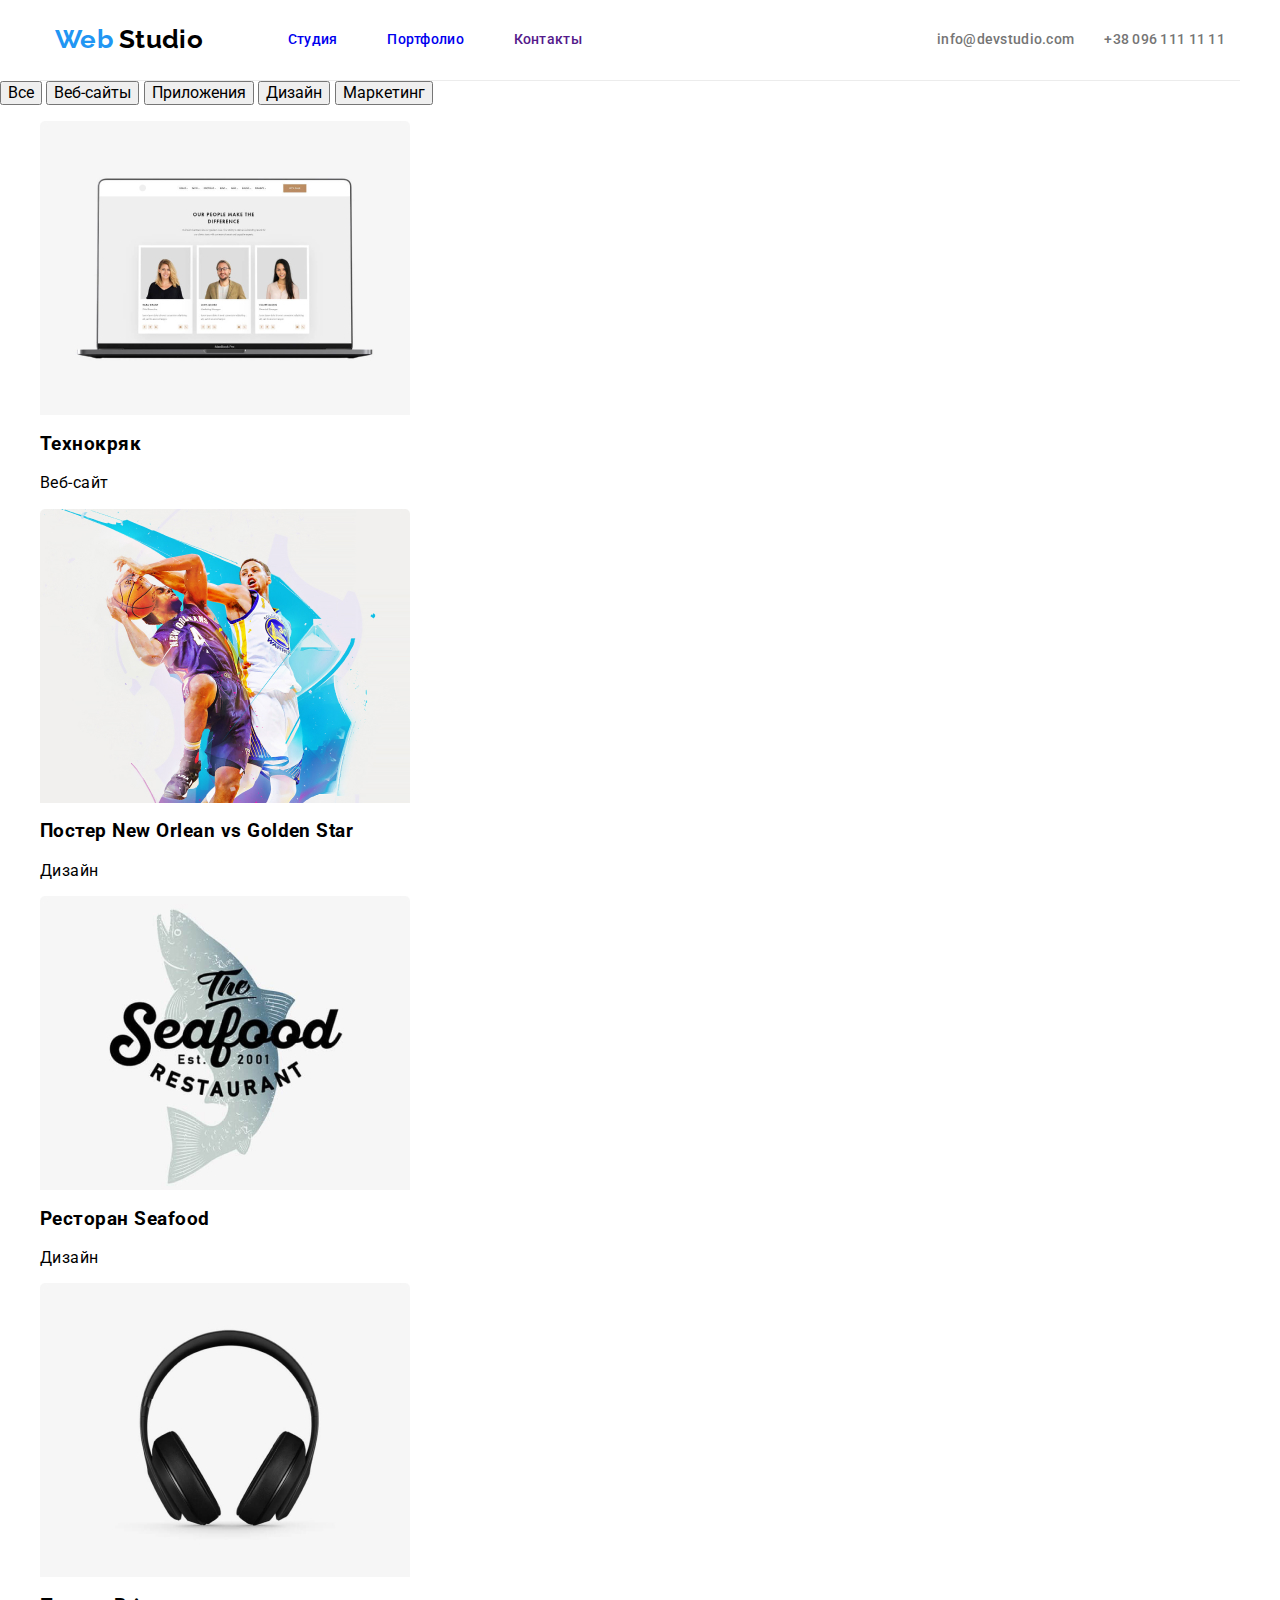
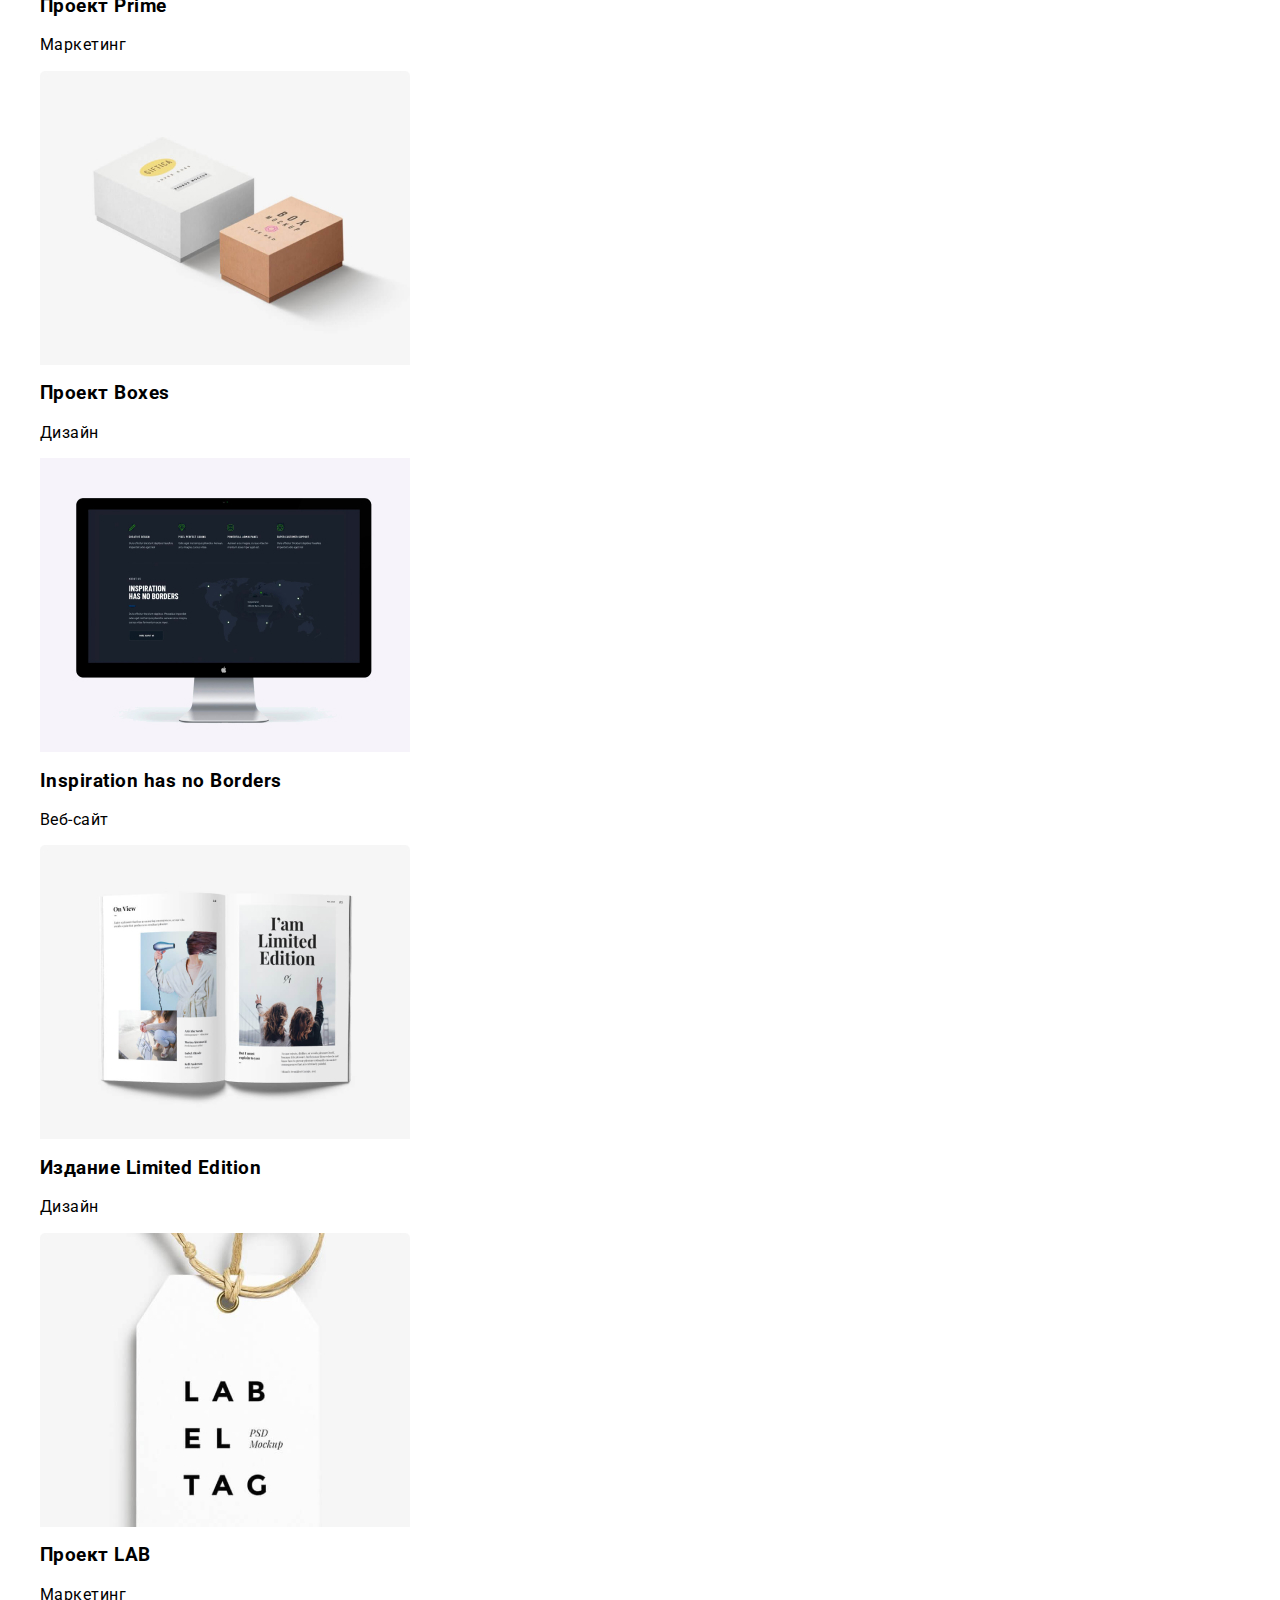
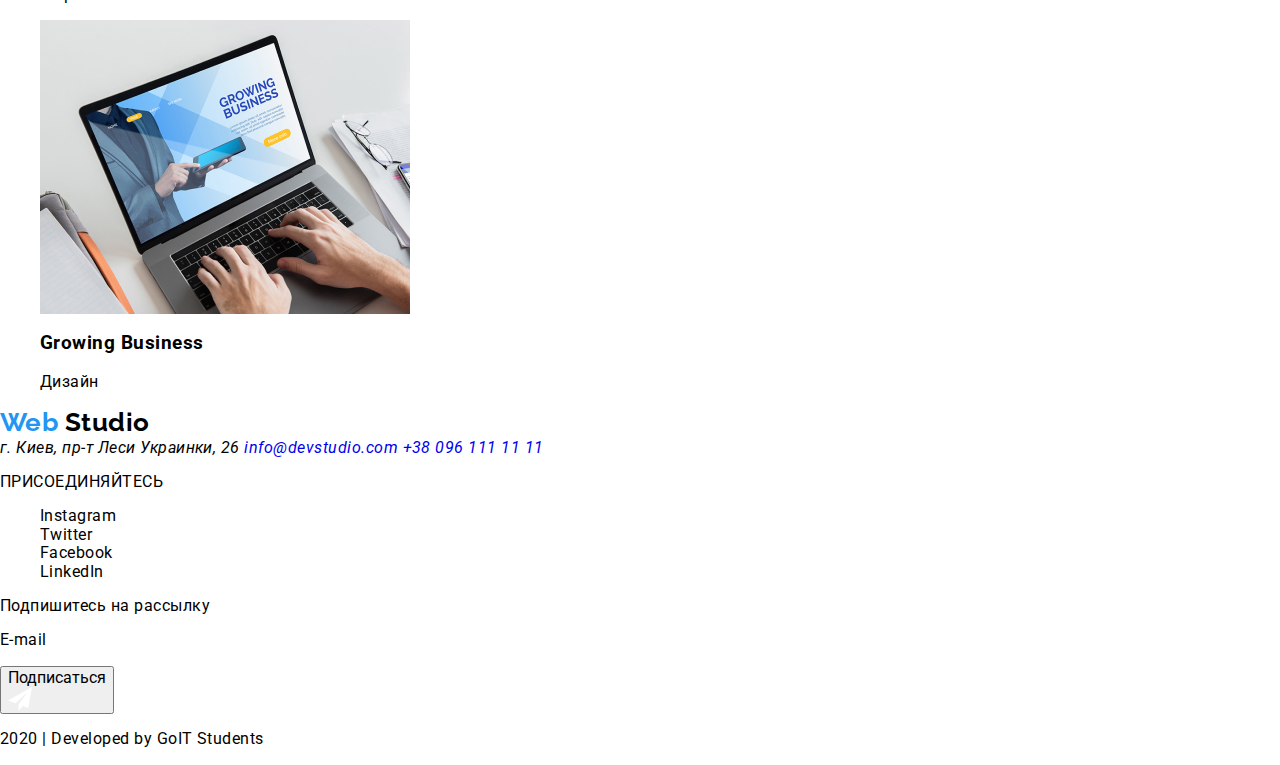
==== commit 26893e0e: "Добавляет кучу правок" ====
--- a/portfolio.html
+++ b/portfolio.html
@@ -36,19 +36,11 @@
         </ul>
       </nav>
       <address class="header-address">
-        <a class="header-address__mail" href="mailto:info@devstudio.com">
-          <img
-            class="header-address__img"
-            src="./images/mail.svg"
-            alt="mail"
-          />info@devstudio.com
+        <a class="header-address__mail" href="mailto:info@devstudio.com"
+          >info@devstudio.com
         </a>
-        <a class="header-address__fone" href="tel:+380961111111">
-          <img
-            class="header-address__img"
-            src="./images/fone.svg"
-            alt="phone"
-          />+38 096 111 11 11
+        <a class="header-address__fone" href="tel:+380961111111"
+          >+38 096 111 11 11
         </a>
       </address>
     </header>
--- a/css/styles.css
+++ b/css/styles.css
@@ -1,5 +1,5 @@
-/* Шрифты index: Raleway - 400, Roboto - 900, 700, 500, 400 */
-/* Шрифты portfolio: Raleway - 400, Roboto - 700, 500, 400 */
+/*-- Шрифты index: Raleway - 400, Roboto - 900, 700, 500, 400 --*/
+/*-- Шрифты portfolio: Raleway - 400, Roboto - 700, 500, 400 --*/
 :root {
   --primary-text-color: #757575;
   --title-text-color: #212121;
@@ -9,13 +9,11 @@
   --icons-grey-color: #afb1b8;
 }
 
+/*-- Размер для всех блоков по размеру блока, а не контента */
 html {
   box-sizing: border-box;
-  width: 1200px;
-  margin-left: auto;
-  margin-right: auto;
-}
-
+}
+/*------------------- наследие border-box */
 *,
 *::before,
 *::after {
@@ -41,9 +39,28 @@
   overflow: hidden;
 }
 
-/*----------------------- все ссылки */
+/*-------------------- все ссылки не подчеркиваются */
 a {
   text-decoration: none;
+}
+
+/* ------------------ прячем заголовки */
+.visually-hidden {
+  position: absolute;
+  width: 1px;
+  height: 1px;
+  margin: -1px;
+  border: 0;
+  padding: 0;
+  clip: rect(0 0 0 0);
+  overflow: hidden;
+}
+
+/* ----------------все картинки масштабируем относительно размера */
+img {
+  display: block;
+  max-width: 100%;
+  height: auto;
 }
 
 /*------------------- всё, что с цветом акцента */
@@ -52,7 +69,7 @@
 .header-nav__link:hover,
 .header-nav__link:focus,
 .address__link:focus,
-.advantages__img:focus,
+.features__img:focus,
 .team-soc__item:hover,
 .team-soc__item:focus,
 .clients__link:hover,
@@ -75,12 +92,6 @@
   letter-spacing: 0.03em;
 }
 
-/*------------------ Белые заголовки */
-.hero,
-.address {
-  color: var(--primary-white-color);
-}
-
 /* -------- убираем маркеры */
 ul {
   list-style: none;
@@ -92,9 +103,12 @@
   font-weight: 500;
   font-size: 14px;
   line-height: 1.14;
-
   padding-left: 15px;
   padding-right: 15px;
+
+  padding-left: 15px;
+  padding-right: 15px;
+  width: 1200px;
   margin-left: auto;
   margin-right: auto;
 
@@ -149,23 +163,38 @@
 
 /*------------------------------- Hero */
 .hero {
-  text-align: center;
-  letter-spacing: 0.06em;
-  /* ЗАМЕНИТЬ НА ФОН */
-  background-color: var(--title-text-color);
-  padding-top: 200px;
-  padding-bottom: 200px;
-}
-
-.hero-title {
+  background-image: linear-gradient(
+    to right,
+    rgba(47, 48, 58, 0.8) rgba(47, 48, 58, 0.8);
+  background-image: url(../images/fonpic.jpg);
+  background-repeat: no-repeat;
+  background-position: center;
+  background-size: cover;
+  max-width: 1600px;
+  min-height: 600px;
+  display: flex;
+  justify-content: center;
+  align-items: center;
+  margin-left: auto;
+  margin-right: auto;
+}
+
+.hero__container {
+  text-align: center;
+}
+
+.hero__title {
   font-weight: 900;
   font-size: 44px;
   line-height: 1.36;
-
+  color: var(--primary-white-color);
   margin: 0px;
-}
-
-.button-prim.service {
+  text-align: center;
+  letter-spacing: 0.06em;
+  max-width: 700px;
+}
+
+.hero__button {
   display: inline-block;
   padding: 10px 32px;
   margin-top: 30px;
@@ -181,39 +210,40 @@
 }
 
 /*------------ преимущества, команда, фильтр */
-.advantages {
+.features {
   padding-top: 94px;
   padding-bottom: 94px;
-  margin-left: auto;
-  margin-right: auto;
-}
-
-.advantages__container {
+  width: 1200px;
+  margin-left: auto;
+  margin-right: auto;
+}
+
+.features__container {
   padding-left: 15px;
   padding-right: 15px;
 }
 
-.advantages__title {
+.features__title {
   margin-top: 0;
   margin-bottom: 0;
 }
 
-.advantages__list {
+.features__list {
   margin: 0;
   padding: 0;
   display: flex;
 }
 
-.advantages__item {
+.features__item {
   font-size: 0px;
   margin: 0px;
   width: calc((100% - 90px) / 4);
 }
-.advantages__item:not(:last-child) {
+.features__item:not(:last-child) {
   margin-right: 30px;
 }
 
-.advantages__img,
+.features__img,
 button {
   background-color: var(--secondary-bg-color);
   font-family: inherit;
@@ -221,7 +251,7 @@
   border-radius: 4px;
   margin: 0px;
 }
-.advantages__img:hover {
+.features__img:hover {
   background-color: var(--accent-color);
   color: var(--primary-white-color);
 }
@@ -237,7 +267,7 @@
   color: var(--primary-white-color);
 }
 
-.advantages__text {
+.features__text {
   font-weight: 400;
   font-size: 14px;
   line-height: 1.71;
@@ -250,9 +280,9 @@
 .work {
   padding-top: 94px;
   padding-bottom: 94px;
-  margin-left: auto;
-  margin-right: auto;
-
+  width: 1200px;
+  margin-left: auto;
+  margin-right: auto;
   border-top: 1px solid #ececec;
 }
 
@@ -320,6 +350,7 @@
 .team {
   padding-top: 94px;
   padding-bottom: 94px;
+  width: 1200px;
   margin-left: auto;
   margin-right: auto;
   background-color: var(--secondary-bg-color);
@@ -378,6 +409,7 @@
 .clients {
   padding-top: 94px;
   padding-bottom: 94px;
+  width: 1200px;
   margin-left: auto;
   margin-right: auto;
 }
@@ -407,11 +439,15 @@
   letter-spacing: 0.03em;
   padding-top: 48px;
 }
+
 .footer__container {
   padding-left: 15px;
   padding-right: 15px;
   display: flex;
   align-items: baseline;
+  margin-left: auto;
+  margin-right: auto;
+  width: 1200px;
 }
 .footer__logo {
   margin-bottom: 10px;
@@ -419,13 +455,11 @@
 }
 
 /*-------------------- адрес в футере */
+
 .footer-address-cont {
   margin-bottom: 28px;
-  text-align: left;
-  display: flex;
   flex-direction: column;
   margin-right: 69px;
-  width: 231px;
 }
 
 .address {
@@ -435,6 +469,7 @@
   font-style: normal;
   display: flex;
   flex-direction: column;
+  color: var(--primary-white-color);
 }
 
 .address__link {
@@ -445,40 +480,27 @@
   margin-bottom: 9px;
 }
 
+/* ----------------------- Присоединяйтесь */
 .footer-soc-links__title {
   font-weight: 700;
   font-size: 14px;
   line-height: 1.14;
   text-transform: uppercase;
-  text-align: left;
-  padding: 0px;
+
   margin-bottom: 21px;
   color: var(--primary-white-color);
 }
-/* ----------------------- Присоединяйтесь */
+
 .footer-soc-links__list {
   margin-top: 21px;
-  width: 206px;
-}
-.footer-soc-links__item {
-  display: flex;
-  padding-left: 0px;
-  margin-bottom: 24px;
-}
+}
+
 /* --------------------------- Рассылка */
 .footer-folow {
-  margin-bottom: 50px;
-  padding: 0px;
-}
-.footer-folow__cont {
-  width: 570px;
-  display: flex;
-  justify-content: space-between;
-}
+  margin-left: auto;
+}
+
 .footer-folow__title {
-  text-align: left;
-  margin-top: auto;
-  margin-bottom: auto;
   color: var(--primary-white-color);
 }
 
@@ -486,8 +508,7 @@
   min-width: 109px;
   height: 50px;
   padding: 9px 28px;
-  display: flex;
-  align-items: center;
+
   background-color: var(--accent-color);
   color: var(--primary-white-color);
 }
@@ -506,13 +527,10 @@
   letter-spacing: 0.03em;
   color: rgba(255, 255, 255, 0.4);
   padding-top: 18px;
-  padding-bottom: 21px;
-  text-align: center;
-
+  padding-bottom: 20px;
+  text-align: center;
+  margin: 0;
   border-top: 1px solid rgba(255, 255, 0255, 0.1);
-}
-.copy p {
-  margin: 0;
 }
 
 /* ------------------------------ buttons */
@@ -531,6 +549,7 @@
   padding-top: 94px;
   padding-bottom: 94px;
 }
+
 .filter-title {
   margin: 0;
 }
@@ -582,6 +601,7 @@
 .filter__list {
   display: flex;
   flex-wrap: wrap;
+  justify-content: center;
   padding-left: 0px;
   margin-top: 50px;
   margin-bottom: 0px;
@@ -591,6 +611,7 @@
   text-align: left;
   margin-bottom: 30px;
 }
+
 .filter__item:nth-last-child(-n + 3) {
   margin-bottom: 0px;
 }
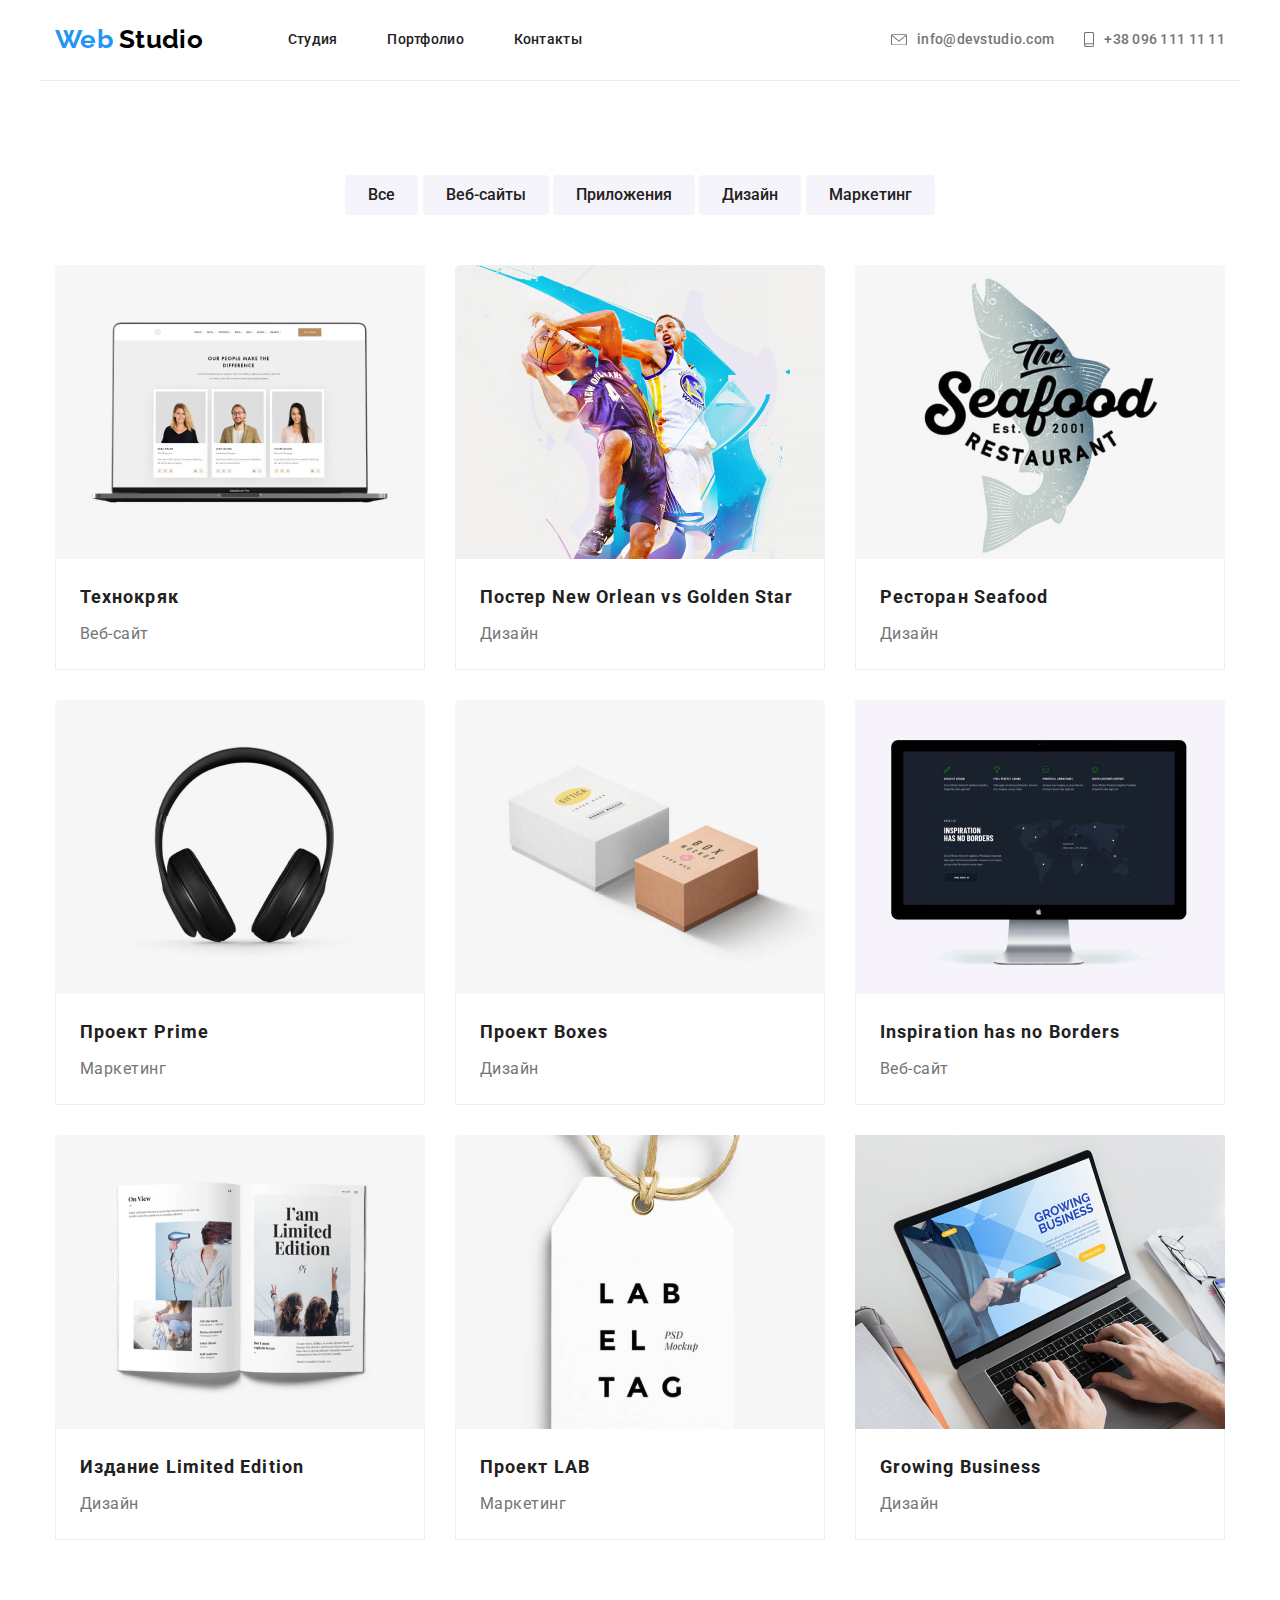
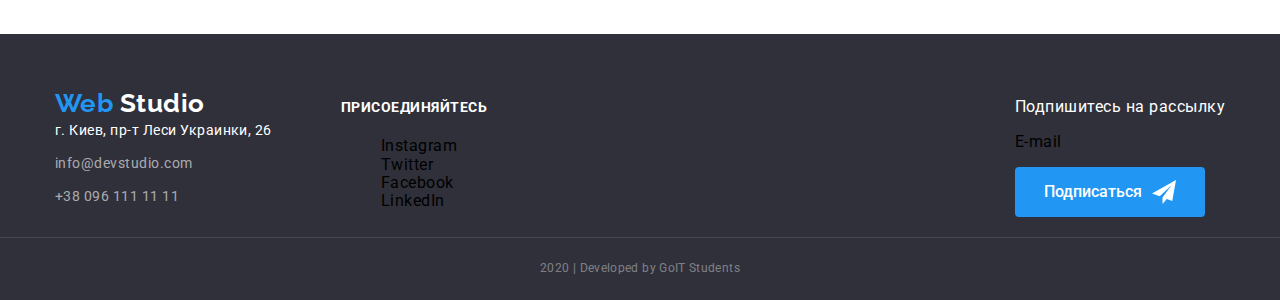
==== commit 1db0f1ce: "Добавляет фоновые иконки" ====
--- a/portfolio.html
+++ b/portfolio.html
@@ -21,14 +21,14 @@
       <nav class="header-nav">
         <ul class="header-nav__list">
           <li class="header-nav__item">
-            <a class="header-nav__link" href="./index.html">Студия</a>
+            <a
+              class="header-nav__link header-nav__link--active"
+              href="./index.html"
+              >Студия</a
+            >
           </li>
           <li class="header-nav__item">
-            <a
-              class="header-nav__link header-nav__link--active"
-              href="./portfolio.html"
-              >Портфолио</a
-            >
+            <a class="header-nav__link" href="./portfolio.html">Портфолио</a>
           </li>
           <li class="header-nav__item">
             <a class="header-nav__link" href="">Контакты</a>
@@ -36,10 +36,14 @@
         </ul>
       </nav>
       <address class="header-address">
-        <a class="header-address__mail" href="mailto:info@devstudio.com"
+        <a
+          class="header-address__link header-address__link--mail"
+          href="mailto:info@devstudio.com"
           >info@devstudio.com
         </a>
-        <a class="header-address__fone" href="tel:+380961111111"
+        <a
+          class="header-address__link header-address__link--fone"
+          href="tel:+380961111111"
           >+38 096 111 11 11
         </a>
       </address>
@@ -180,10 +184,12 @@
           </a>
           <address class="address">
             г. Киев, пр-т Леси Украинки, 26
-            <a class="address__link email" href="mailto:info@devstudio.com"
+            <a
+              class="address__link address__link--email"
+              href="mailto:info@devstudio.com"
               >info@devstudio.com
             </a>
-            <a class="address__link tel" href="tel:+380961111111"
+            <a class="address__link" href="tel:+380961111111"
               >+38 096 111 11 11
             </a>
           </address>
@@ -212,7 +218,7 @@
           <div class="footer-folow__cont">
             <p class="email-area">E-mail</p>
             <button type="button" class="footer-folow__button">
-              Подписаться<img src="./images/icon-send.svg" alt="Иконка" />
+              Подписаться
             </button>
           </div>
         </div>
--- a/css/styles.css
+++ b/css/styles.css
@@ -143,33 +143,49 @@
   padding-top: 32px;
   padding-bottom: 32px;
 }
+
 .header-address {
-  display: flex;
-  align-items: center;
-}
-.header-address__mail,
-.header-address__fone {
+  display: inline-flex;
+}
+
+.header-address__link {
   color: var(--primary-text-color);
   font-style: normal;
-  display: flex;
+  display: inline-flex;
   align-items: center;
 }
-.header-address__mail {
-  margin-right: 30px;
-}
-.header-address__img {
+
+.header-address__link::before {
+  content: '';
   margin-right: 10px;
+  background-repeat: no-repeat;
+}
+
+.header-address__link--mail::before {
+  background-image: url('../images/mail.svg');
+  width: 16px;
+  height: 11px;
+}
+
+.header-address__link--fone::before {
+  background-image: url('../images/fone.svg');
+  width: 10px;
+  height: 15px;
+  margin-left: 30px;
 }
 
 /*------------------------------- Hero */
 .hero {
   background-image: linear-gradient(
-    to right,
-    rgba(47, 48, 58, 0.8) rgba(47, 48, 58, 0.8);
-  background-image: url(../images/fonpic.jpg);
+      to right,
+      rgba(47, 48, 58, 0.8),
+      rgba(47, 48, 58, 0.8)
+    ),
+    url('../images/fonpic.jpg');
   background-repeat: no-repeat;
   background-position: center;
   background-size: cover;
+
   max-width: 1600px;
   min-height: 600px;
   display: flex;
@@ -181,6 +197,9 @@
 
 .hero__container {
   text-align: center;
+  width: 1200px;
+  padding-left: 15px;
+  padding-right: 15px;
 }
 
 .hero__title {
@@ -188,8 +207,8 @@
   font-size: 44px;
   line-height: 1.36;
   color: var(--primary-white-color);
-  margin: 0px;
-  text-align: center;
+  margin-left: auto;
+  margin-right: auto;
   letter-spacing: 0.06em;
   max-width: 700px;
 }
@@ -235,27 +254,39 @@
 }
 
 .features__item {
-  font-size: 0px;
   margin: 0px;
   width: calc((100% - 90px) / 4);
 }
 .features__item:not(:last-child) {
   margin-right: 30px;
 }
-
-.features__img,
-button {
+/* ------------------------- features icons */
+.features__item::before {
+  content: '';
+  display: block;
+  height: 120px;
   background-color: var(--secondary-bg-color);
-  font-family: inherit;
-  padding: 25px 100px;
+  background-repeat: no-repeat;
+  background-position: center;
   border-radius: 4px;
-  margin: 0px;
-}
-.features__img:hover {
-  background-color: var(--accent-color);
-  color: var(--primary-white-color);
-}
-
+}
+
+.feauters__item--antenna::before {
+  background-image: url(../images/antenna.svg);
+}
+
+.feauters__item--clock::before {
+  background-image: url(../images/clock.svg);
+}
+
+.feauters__item--diagramm::before {
+  background-image: url(../images/diagram.svg);
+}
+
+.feauters__item--astronaut::before {
+  background-image: url(../images/astronaut.svg);
+}
+/* ----------------------- WORK SECTION */
 .work__subtitle {
   font-weight: bold;
   font-size: 14px;
@@ -307,7 +338,6 @@
   padding-left: 0px;
   margin-top: 50px;
   margin-bottom: 0;
-  font-size: 0;
   display: flex;
   text-align: center;
 }
@@ -389,7 +419,8 @@
 }
 .team__text {
   font-weight: 400;
-  font-size: 1.2;
+  font-size: 16px;
+  line-height: 1.2;
   color: var(--primary-text-color);
   margin-bottom: 16px;
   text-align: center;
@@ -430,7 +461,7 @@
   display: flex;
   justify-content: space-between;
   padding-left: 0px;
-  font-size: 0;
+  margin: 0;
 }
 
 /* -------------------------- Футер */
@@ -475,7 +506,7 @@
 .address__link {
   color: rgba(255, 255, 255, 0.6);
 }
-.email {
+.address__link--email {
   margin-top: 9px;
   margin-bottom: 9px;
 }
@@ -505,16 +536,23 @@
 }
 
 .footer-folow__button {
-  min-width: 109px;
+  display: inline-flex;
   height: 50px;
   padding: 9px 28px;
-
+  text-decoration: none;
   background-color: var(--accent-color);
   color: var(--primary-white-color);
-}
-.button-fly > img {
+  align-items: center;
+}
+
+.footer-folow__button::after {
+  width: 24px;
+  height: 24px;
   margin-left: 10px;
-}
+  background-image: url(../images/icon-send.svg);
+  content: '';
+}
+
 .footer-folow__button:focus {
   color: var(--primary-text-color);
 }
@@ -534,12 +572,12 @@
 }
 
 /* ------------------------------ buttons */
-.button-prim,
-.button-sec,
-.button-fly {
-  color: var(--primary-white-color);
-  background-color: var(--accent-color);
-  letter-spacing: 0.06em;
+button {
+  background-color: var(--secondary-bg-color);
+  font-family: inherit;
+  padding: 25px 100px;
+  border-radius: 4px;
+  margin: 0px;
 }
 
 /* -------- PORTFOLIO ----------- */
@@ -607,7 +645,6 @@
   margin-bottom: 0px;
 }
 .filter__item {
-  font-size: 0px;
   text-align: left;
   margin-bottom: 30px;
 }
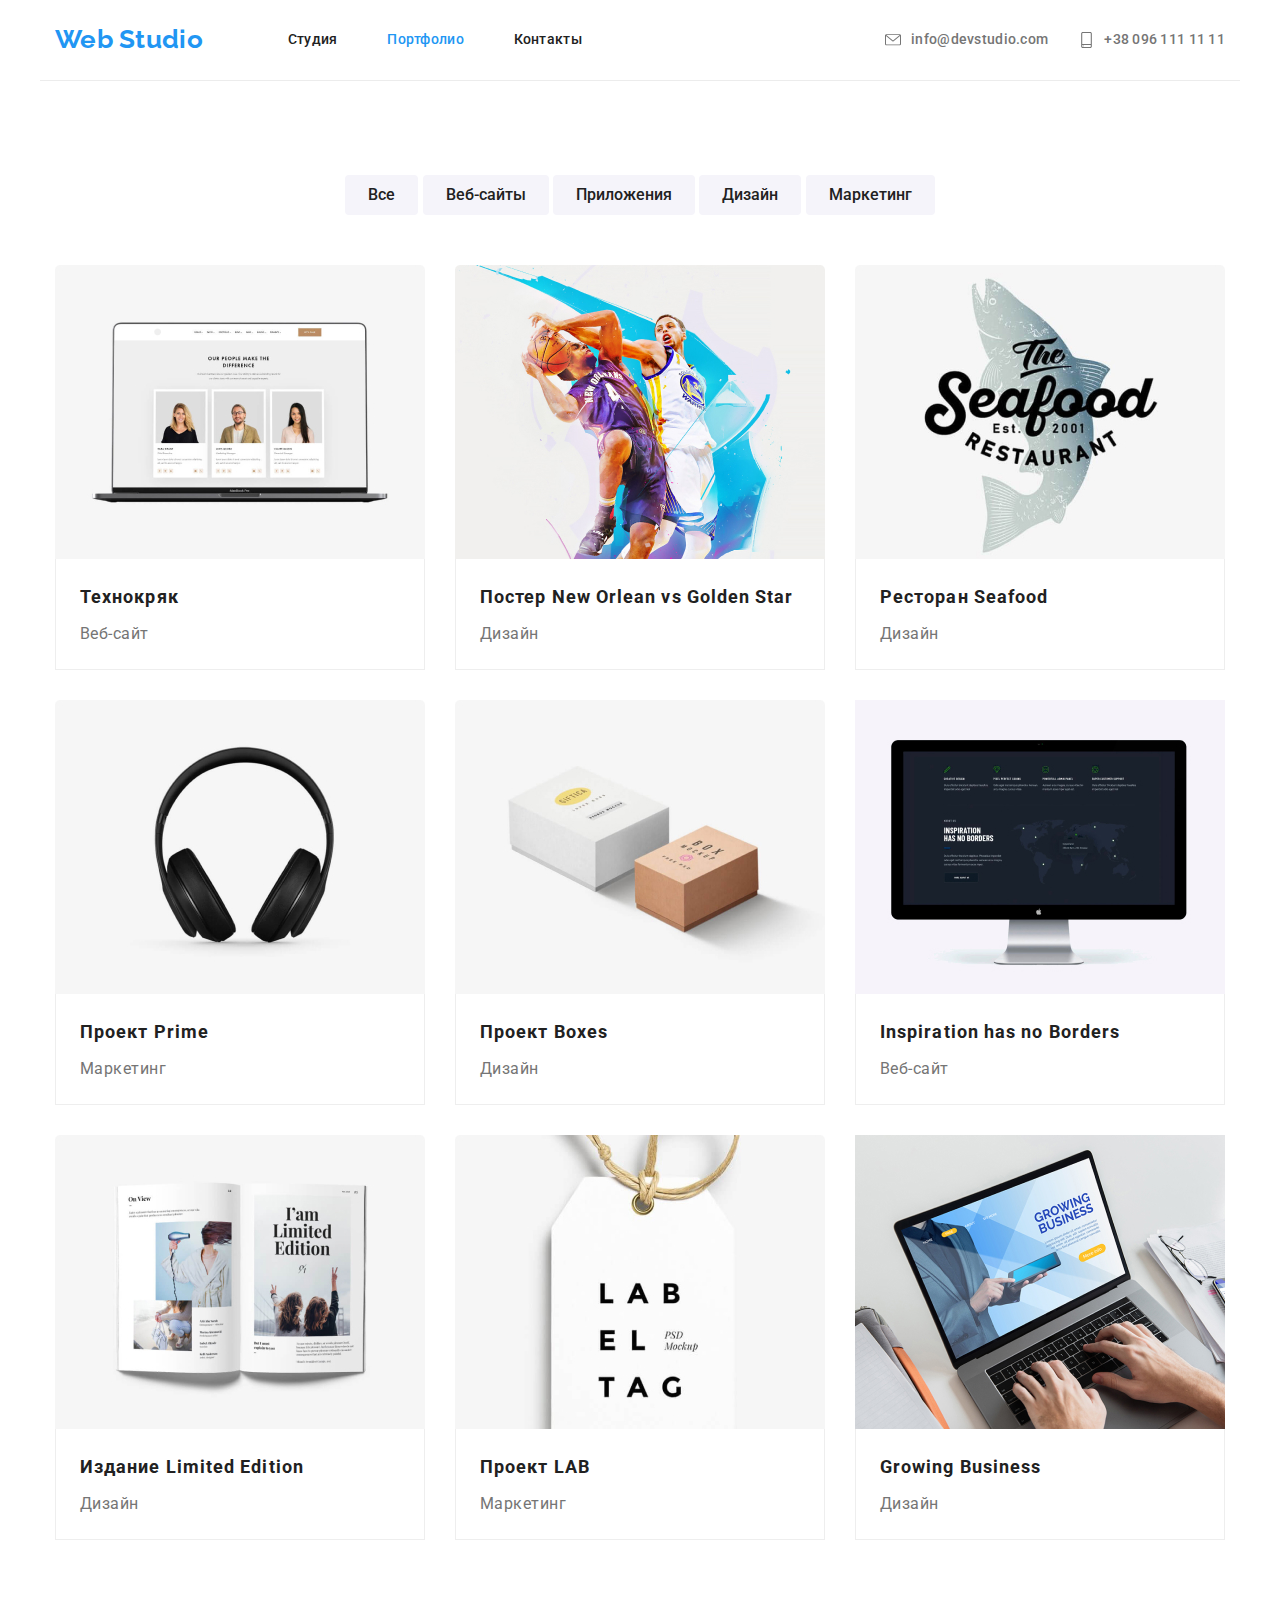
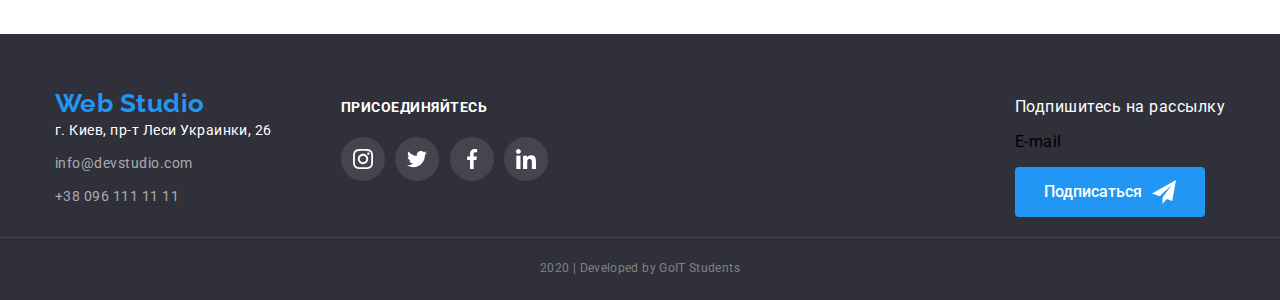
==== commit c28eb46c: "Вставляет везде фоновые элементы" ====
--- a/portfolio.html
+++ b/portfolio.html
@@ -21,14 +21,14 @@
       <nav class="header-nav">
         <ul class="header-nav__list">
           <li class="header-nav__item">
+            <a class="header-nav__link" href="./index.html">Студия</a>
+          </li>
+          <li class="header-nav__item">
             <a
               class="header-nav__link header-nav__link--active"
-              href="./index.html"
-              >Студия</a
+              href="./portfolio.html"
+              >Портфолио</a
             >
-          </li>
-          <li class="header-nav__item">
-            <a class="header-nav__link" href="./portfolio.html">Портфолио</a>
           </li>
           <li class="header-nav__item">
             <a class="header-nav__link" href="">Контакты</a>
@@ -197,18 +197,20 @@
         <!--Список ссылок-->
         <div class="footer-soc-links">
           <p class="footer-soc-links__title">ПРИСОЕДИНЯЙТЕСЬ</p>
-          <ul class="footer-soc-links__list">
-            <li class="footer-soc-links__item">
-              <a href="" aria-label="Ссылка на Facebook"></a>Instagram
-            </li>
-            <li class="footer-soc-links__item">
-              <a href="" aria-label="Ссылка на Twitter"></a>Twitter
-            </li>
-            <li class="footer-soc-links__item">
-              <a href="" aria-label="Ссылка на Facebook"></a>Facebook
-            </li>
-            <li class="footer-soc-links__item">
-              <a href="" aria-label="Ссылка на LinkedIn"></a>LinkedIn
+          <ul class="footer-soc-links">
+            <li
+              class="footer-soc-links__item footer-soc-links__item--instagram"
+            >
+              <a href="" aria-label="Ссылка на Facebook"></a>
+            </li>
+            <li class="footer-soc-links__item footer-soc-links__item--twitter">
+              <a href="" aria-label="Ссылка на Twitter"></a>
+            </li>
+            <li class="footer-soc-links__item footer-soc-links__item--facebook">
+              <a href="" aria-label="Ссылка на Facebook"></a>
+            </li>
+            <li class="footer-soc-links__item footer-soc-links__item--linkedin">
+              <a href="" aria-label="Ссылка на LinkedIn"></a>
             </li>
           </ul>
         </div>
--- a/css/styles.css
+++ b/css/styles.css
@@ -64,14 +64,14 @@
 }
 
 /*------------------- всё, что с цветом акцента */
-.header-nav__item--active,
-span,
+.logo,
+.header-nav .header-nav__link--active,
 .header-nav__link:hover,
 .header-nav__link:focus,
 .address__link:focus,
 .features__img:focus,
-.team-soc__item:hover,
-.team-soc__item:focus,
+.soc-links__item:hover,
+.soc-links__item:focus,
 .clients__link:hover,
 .clients__link:focus,
 .header-address__mail:hover,
@@ -83,6 +83,10 @@
   color: var(--accent-color);
 }
 
+.footer-soc-links__item:hover {
+  background-color: var(--accent-color);
+}
+
 /*------------------- основной фон */
 body,
 .team__item,
@@ -119,13 +123,17 @@
 
 /* Logo */
 .logo {
-  color: #000000;
+  color: var(--accent-color);
   font-family: Raleway, sans-serif;
   font-weight: 700;
   font-size: 26px;
   line-height: 1.2;
 }
 
+.logo__studio {
+  color: #000000;
+}
+
 /*--------------------- ссылки навигации */
 .header-nav {
   margin-right: auto;
@@ -146,6 +154,7 @@
 
 .header-address {
   display: inline-flex;
+  align-items: center;
 }
 
 .header-address__link {
@@ -159,18 +168,18 @@
   content: '';
   margin-right: 10px;
   background-repeat: no-repeat;
+  width: 16px;
+  height: 16px;
+  background-size: contain;
+  background-position: center;
 }
 
 .header-address__link--mail::before {
   background-image: url('../images/mail.svg');
-  width: 16px;
-  height: 11px;
 }
 
 .header-address__link--fone::before {
   background-image: url('../images/fone.svg');
-  width: 10px;
-  height: 15px;
   margin-left: 30px;
 }
 
@@ -400,6 +409,7 @@
   justify-content: center;
   margin-top: 0px;
   padding-left: 0px;
+  font-size: 0;
 }
 .team__item:not(:last-child) {
   margin-right: 30px;
@@ -409,6 +419,9 @@
   width: calc((100% - 90px) / 4);
   box-shadow: 0px 2px 1px rgba(0, 0, 0, 0.2), 0px 1px 1px rgba(0, 0, 0, 0.14),
     0px 1px 3px rgba(0, 0, 0, 0.12);
+
+  border-bottom-left-radius: 4px;
+  border-bottom-right-radius: 4px;
 }
 
 .team__subtitle {
@@ -425,18 +438,77 @@
   margin-bottom: 16px;
   text-align: center;
 }
-
-.team-soc {
-  display: flex;
+/* ----------------------------SOCIAL LINKS */
+.soc-links {
+  text-align: center;
   padding-left: 0px;
   margin-bottom: 24px;
 }
 
-.team-soc__item:not(:last-child) {
+.soc-links__item,
+.footer-soc-links__item {
+  display: inline-flex;
+  align-items: center;
+  justify-content: space-between;
+  border-radius: 50%;
+}
+
+.soc-links__item:not(:last-child),
+.footer-soc-links__item:not(:last-child) {
   margin-right: 10px;
 }
 
-/* -------------------------- Клиенты */
+.soc-links__item,
+.footer-soc-links__item {
+  content: '';
+  width: 44px;
+  height: 44px;
+  background-repeat: no-repeat;
+  background-position: center;
+
+  border-radius: 50%;
+}
+
+.soc-links__item--instagram {
+  background-image: url('../images/instagram.svg');
+}
+.soc-links__item--twitter {
+  background-image: url('../images/twitter.svg');
+}
+.soc-links__item--facebook {
+  background-image: url('../images/facebook.svg');
+}
+.soc-links__item--linkedin {
+  background-image: url('../images/linkedin.svg');
+}
+
+/* ----------------------- FOOTER SOCIAL LINKS */
+
+.footer-soc-links {
+  padding: 0;
+  margin: 0;
+  font-size: 0;
+}
+
+.footer-soc-links__item {
+  background-color: rgba(255, 255, 255, 0.1);
+}
+
+.footer-soc-links__item--instagram {
+  background-image: url('../images/instagram-2.svg');
+}
+.footer-soc-links__item--twitter {
+  background-image: url('../images/twitter-2.svg');
+}
+.footer-soc-links__item--facebook {
+  background-image: url('../images/facebook-2.svg');
+}
+.footer-soc-links__item--linkedin {
+  background-image: url('../images/linkedin-2.svg');
+}
+
+/* --------------------------------- Клиенты */
+
 .clients {
   padding-top: 94px;
   padding-bottom: 94px;
@@ -480,7 +552,7 @@
   margin-right: auto;
   width: 1200px;
 }
-.footer__logo {
+.logo__studio--inverse {
   margin-bottom: 10px;
   color: var(--primary-white-color);
 }
@@ -512,6 +584,10 @@
 }
 
 /* ----------------------- Присоединяйтесь */
+.footer-soc-links {
+  font-size: 0;
+}
+
 .footer-soc-links__title {
   font-weight: 700;
   font-size: 14px;
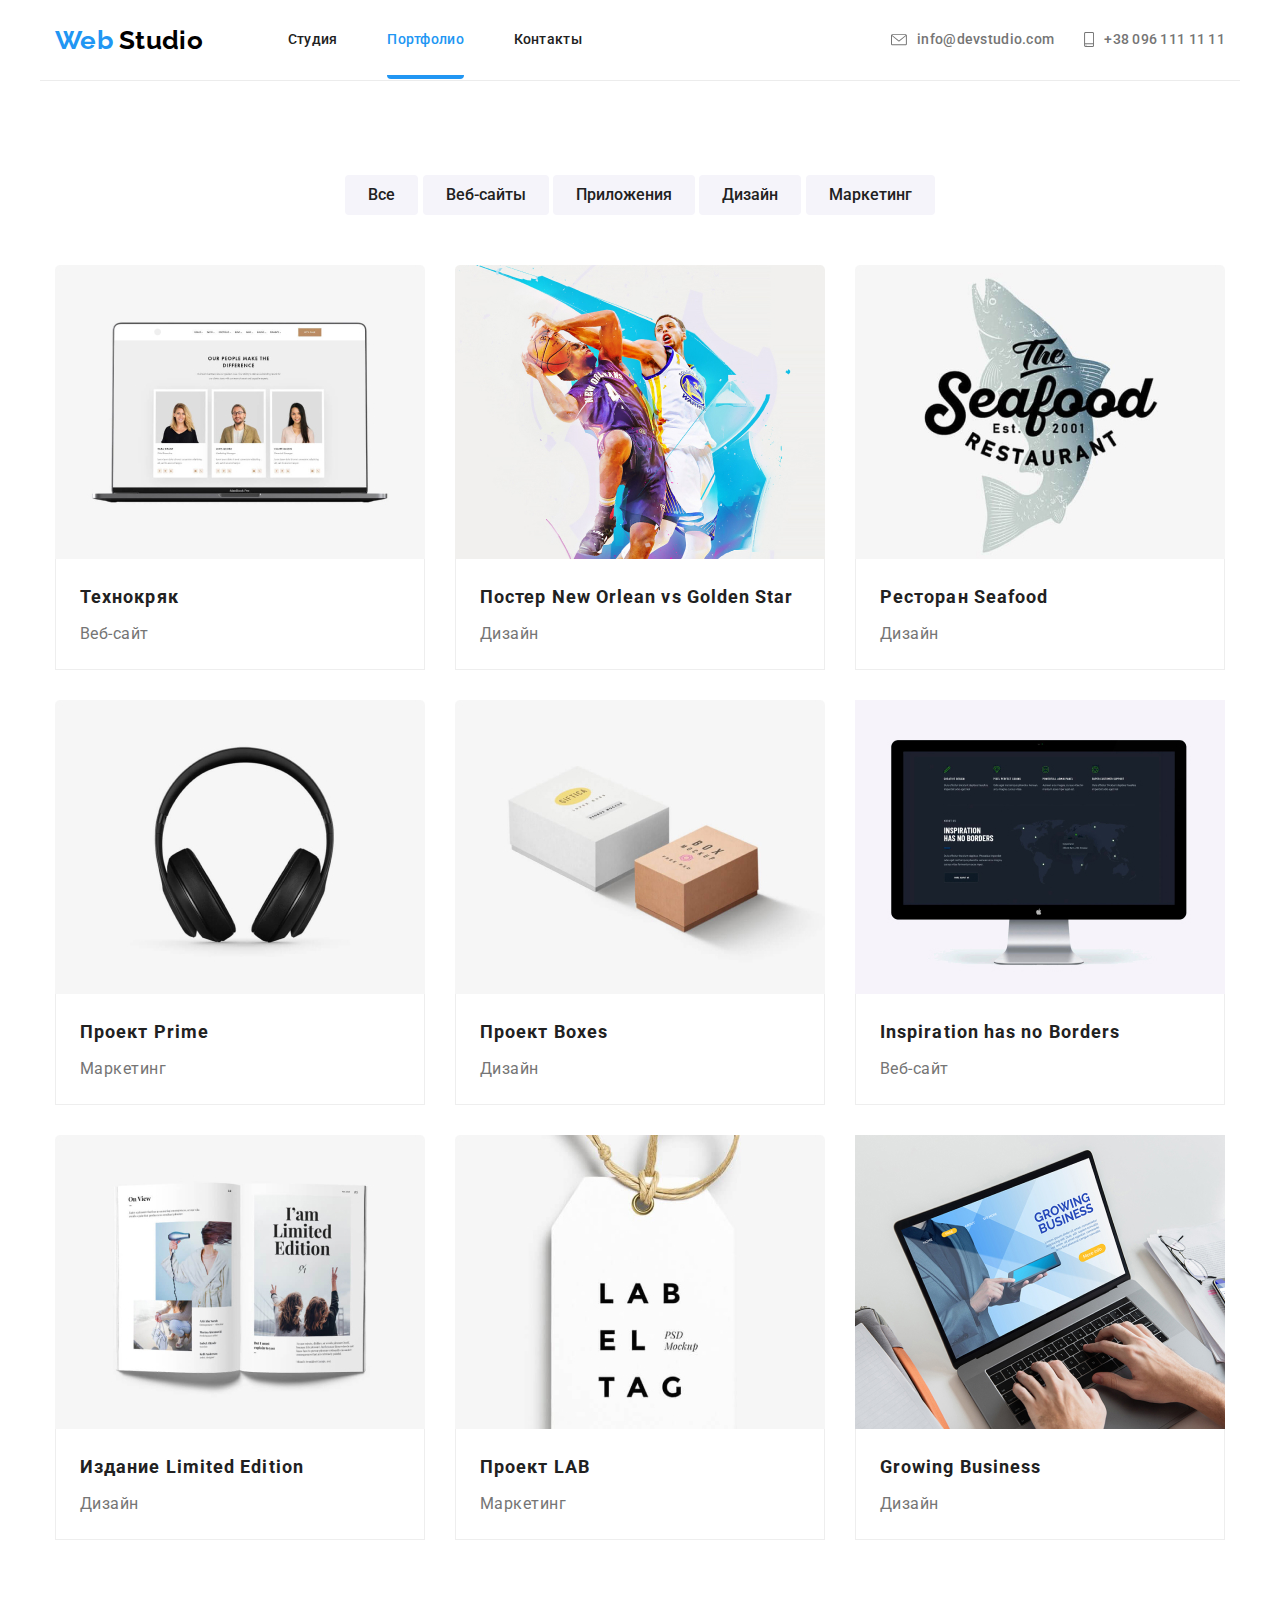
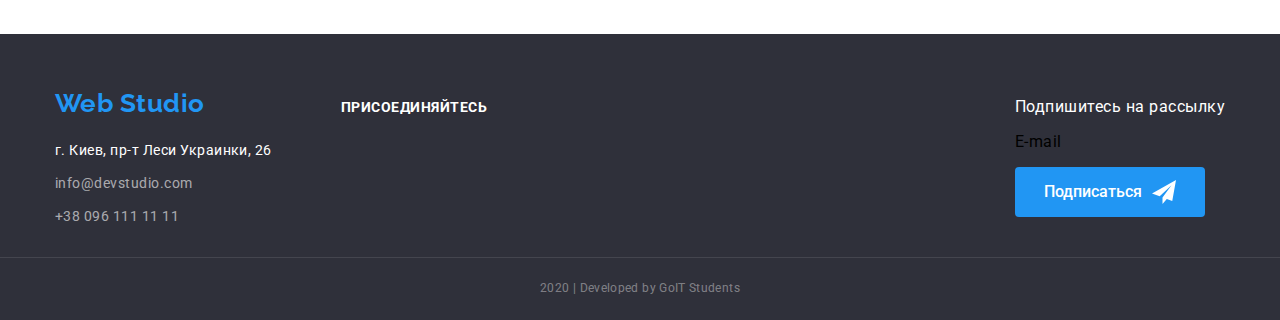
==== commit 8391cfd4: "Добавляет правки по иконкам" ====
--- a/portfolio.html
+++ b/portfolio.html
@@ -17,7 +17,9 @@
   <body>
     <!--Шапка сайта-->
     <header class="header">
-      <a class="logo" href="./index.html"><span>Web</span> Studio </a>
+      <a class="logo" href="./index.html"
+        >Web <span class="logo__studio">Studio</span>
+      </a>
       <nav class="header-nav">
         <ul class="header-nav__list">
           <li class="header-nav__item">
@@ -39,12 +41,20 @@
         <a
           class="header-address__link header-address__link--mail"
           href="mailto:info@devstudio.com"
-          >info@devstudio.com
+        >
+          <svg class="address-icon address-icon--mail" width="16" height="12">
+            <use href="./images/sprite.svg#mail"></use>
+          </svg>
+          info@devstudio.com
         </a>
         <a
-          class="header-address__link header-address__link--fone"
+          class="header-address__link header-address__link--phone"
           href="tel:+380961111111"
-          >+38 096 111 11 11
+        >
+          <svg class="address-icon address-icon--phone" width="10" height="15">
+            <use href="./images/sprite.svg#phone"></use>
+          </svg>
+          +38 096 111 11 11
         </a>
       </address>
     </header>
--- a/css/styles.css
+++ b/css/styles.css
@@ -69,21 +69,19 @@
 .header-nav__link:hover,
 .header-nav__link:focus,
 .address__link:focus,
-.features__img:focus,
 .soc-links__item:hover,
 .soc-links__item:focus,
-.clients__link:hover,
-.clients__link:focus,
-.header-address__mail:hover,
-.header-address__mail:focus,
-.header-address__fone:hover,
-.header-address__fone:focus,
+.clients__item:focus,
+.header-address__link:hover,
+.header-address__link:hover .address-icon,
+.header-address__link:focus,
 button:focus,
 .filter__item:focus {
   color: var(--accent-color);
-}
-
-.footer-soc-links__item:hover {
+  fill: var(--accent-color);
+}
+
+.soc-links__item:hover {
   background-color: var(--accent-color);
 }
 
@@ -127,7 +125,7 @@
   font-family: Raleway, sans-serif;
   font-weight: 700;
   font-size: 26px;
-  line-height: 1.2;
+  line-height: 1.19;
 }
 
 .logo__studio {
@@ -151,6 +149,15 @@
   padding-top: 32px;
   padding-bottom: 32px;
 }
+
+.header-nav__link--active {
+  border-bottom: 4px solid var(--accent-color);
+  border-bottom-left-radius: 4px;
+  border-bottom-right-radius: 4px;
+  padding-bottom: 28px;
+}
+
+/* ---------------------- адрес в хедере */
 
 .header-address {
   display: inline-flex;
@@ -164,23 +171,14 @@
   align-items: center;
 }
 
-.header-address__link::before {
+.header-address__link--mail {
+  margin-right: 30px;
+}
+
+.address-icon {
   content: '';
+  fill: var(--primary-text-color);
   margin-right: 10px;
-  background-repeat: no-repeat;
-  width: 16px;
-  height: 16px;
-  background-size: contain;
-  background-position: center;
-}
-
-.header-address__link--mail::before {
-  background-image: url('../images/mail.svg');
-}
-
-.header-address__link--fone::before {
-  background-image: url('../images/fone.svg');
-  margin-left: 30px;
 }
 
 /*------------------------------- Hero */
@@ -190,7 +188,7 @@
       rgba(47, 48, 58, 0.8),
       rgba(47, 48, 58, 0.8)
     ),
-    url('../images/fonpic.jpg');
+    url('../images/fonpic-opti.jpg');
   background-repeat: no-repeat;
   background-position: center;
   background-size: cover;
@@ -269,32 +267,22 @@
 .features__item:not(:last-child) {
   margin-right: 30px;
 }
-/* ------------------------- features icons */
-.features__item::before {
-  content: '';
-  display: block;
+
+.features-box {
+  width: 270px;
   height: 120px;
+  display: flex;
+  justify-content: center;
+  align-items: center;
   background-color: var(--secondary-bg-color);
-  background-repeat: no-repeat;
-  background-position: center;
   border-radius: 4px;
 }
 
-.feauters__item--antenna::before {
-  background-image: url(../images/antenna.svg);
-}
-
-.feauters__item--clock::before {
-  background-image: url(../images/clock.svg);
-}
-
-.feauters__item--diagramm::before {
-  background-image: url(../images/diagram.svg);
-}
-
-.feauters__item--astronaut::before {
-  background-image: url(../images/astronaut.svg);
-}
+.features__icon {
+  width: 70px;
+  height: 70px;
+}
+
 /* ----------------------- WORK SECTION */
 .work__subtitle {
   font-weight: bold;
@@ -336,7 +324,7 @@
 .clients__title {
   font-weight: 700;
   font-size: 36px;
-  line-height: 1.2;
+  line-height: 1.19;
   text-align: center;
   margin-top: 0;
   margin-bottom: 50px;
@@ -360,7 +348,7 @@
 }
 
 .work__subtitle,
-.footer-links__title,
+.footer-soc-links__title,
 .folow__title {
   font-weight: 700;
   font-size: 14px;
@@ -427,13 +415,13 @@
 .team__subtitle {
   font-weight: 500;
   font-size: 16px;
-  line-height: 1.2;
+  line-height: 1.19;
   text-align: center;
 }
 .team__text {
   font-weight: 400;
   font-size: 16px;
-  line-height: 1.2;
+  line-height: 1.19;
   color: var(--primary-text-color);
   margin-bottom: 16px;
   text-align: center;
@@ -445,66 +433,40 @@
   margin-bottom: 24px;
 }
 
-.soc-links__item,
-.footer-soc-links__item {
+.soc-links__item {
   display: inline-flex;
   align-items: center;
   justify-content: space-between;
   border-radius: 50%;
 }
 
-.soc-links__item:not(:last-child),
-.footer-soc-links__item:not(:last-child) {
+.soc-links__item:not(:last-child) {
   margin-right: 10px;
 }
 
-.soc-links__item,
-.footer-soc-links__item {
+.soc-links__item {
   content: '';
   width: 44px;
   height: 44px;
-  background-repeat: no-repeat;
-  background-position: center;
-
+  display: inline-flex;
+  justify-content: center;
+  align-items: center;
   border-radius: 50%;
 }
 
-.soc-links__item--instagram {
-  background-image: url('../images/instagram.svg');
-}
-.soc-links__item--twitter {
-  background-image: url('../images/twitter.svg');
-}
-.soc-links__item--facebook {
-  background-image: url('../images/facebook.svg');
-}
-.soc-links__item--linkedin {
-  background-image: url('../images/linkedin.svg');
-}
-
-/* ----------------------- FOOTER SOCIAL LINKS */
-
-.footer-soc-links {
-  padding: 0;
-  margin: 0;
-  font-size: 0;
-}
-
-.footer-soc-links__item {
-  background-color: rgba(255, 255, 255, 0.1);
-}
-
-.footer-soc-links__item--instagram {
-  background-image: url('../images/instagram-2.svg');
-}
-.footer-soc-links__item--twitter {
-  background-image: url('../images/twitter-2.svg');
-}
-.footer-soc-links__item--facebook {
-  background-image: url('../images/facebook-2.svg');
-}
-.footer-soc-links__item--linkedin {
-  background-image: url('../images/linkedin-2.svg');
+.soc-links__icon {
+  width: 20px;
+  height: 20px;
+  border: none;
+  fill: var(--icons-grey-color);
+}
+
+.soc-links__item:hover {
+  color: var(--accent-color);
+}
+
+.soc-links__item:hover .soc-links__icon {
+  fill: var(--primary-white-color);
 }
 
 /* --------------------------------- Клиенты */
@@ -522,18 +484,70 @@
   padding-right: 15px;
 }
 
-.clients__logo {
+.clients__list {
+  display: flex;
+  align-items: center;
+  margin-top: 0;
+  margin-bottom: 0;
+  padding-left: 0px;
+}
+
+.clients__item:not(:last-child) {
+  margin-right: 30px;
+}
+
+.clients__item {
+  width: calc((100% - 5 * 30px) / 6);
+  height: 90px;
   border: 1px solid var(--icons-grey-color);
   border-radius: 4px;
-  width: 170px;
-  height: 90px;
-  padding: 19px 41px;
-}
-.clients__list {
-  display: flex;
-  justify-content: space-between;
-  padding-left: 0px;
-  margin: 0;
+}
+
+.clients__item:hover {
+  color: var(--accent-color);
+  border: 1px solid var(--accent-color);
+  border-radius: 4px;
+}
+
+.clients__item:hover .clients__icon {
+  fill: var(--accent-color);
+}
+
+.clients__link {
+  width: 100%;
+  height: 100%;
+  font-size: 0;
+  display: flex;
+  justify-content: center;
+  align-items: center;
+}
+
+.clients__icon {
+  fill: var(--icons-grey-color);
+}
+.clients__icon--one {
+  width: 45px;
+  height: 50px;
+}
+.clients__icon--two {
+  width: 40px;
+  height: 52px;
+}
+.clients__icon--three {
+  width: 41px;
+  height: 43px;
+}
+.clients__icon--four {
+  width: 80px;
+  height: 43px;
+}
+.clients__icon--five {
+  width: 59px;
+  height: 47px;
+}
+.clients__icon--six {
+  width: 89px;
+  height: 46px;
 }
 
 /* -------------------------- Футер */
@@ -573,6 +587,7 @@
   display: flex;
   flex-direction: column;
   color: var(--primary-white-color);
+  padding-top: 20px;
 }
 
 .address__link {
@@ -583,23 +598,35 @@
   margin-bottom: 9px;
 }
 
-/* ----------------------- Присоединяйтесь */
+/* ----------------------- FOOTER SOCIAL LINKS */
+
 .footer-soc-links {
+  padding: 0;
+  margin: 0;
   font-size: 0;
 }
 
+.soc-links__item--footer {
+  background-color: rgba(255, 255, 255, 0.1);
+}
 .footer-soc-links__title {
   font-weight: 700;
   font-size: 14px;
   line-height: 1.14;
   text-transform: uppercase;
-
-  margin-bottom: 21px;
-  color: var(--primary-white-color);
-}
-
-.footer-soc-links__list {
-  margin-top: 21px;
+  text-align: left;
+
+  padding: 0;
+  margin-bottom: 20px;
+  color: var(--primary-white-color);
+}
+
+.soc-links--footer {
+  margin: 0;
+}
+
+.soc-links__icon--footer {
+  fill: var(--primary-white-color);
 }
 
 /* --------------------------- Рассылка */
@@ -625,12 +652,12 @@
   width: 24px;
   height: 24px;
   margin-left: 10px;
-  background-image: url(../images/icon-send.svg);
+  background-image: url(../images/icon-send-opti.svg);
   content: '';
 }
 
 .footer-folow__button:focus {
-  color: var(--primary-text-color);
+  color: var(--primary-white-color);
 }
 
 /*------------------------------ Copyrights */
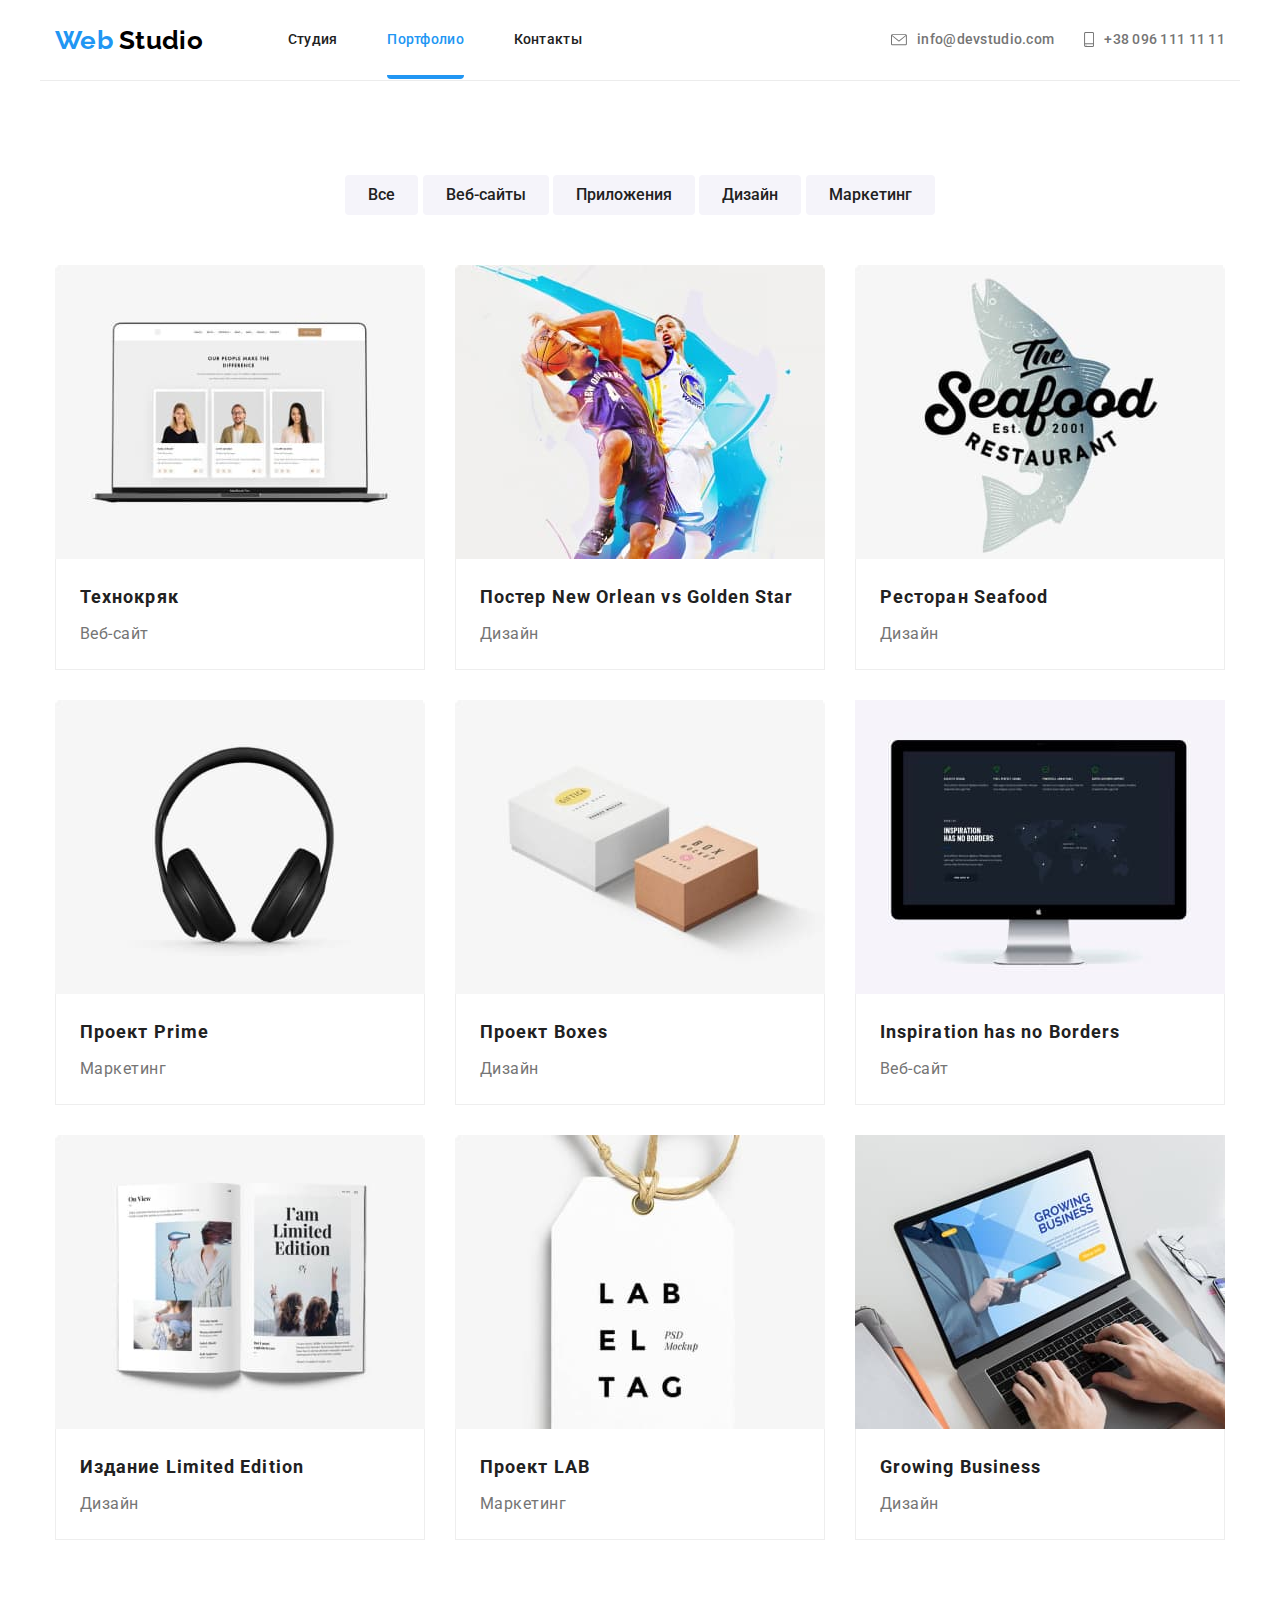
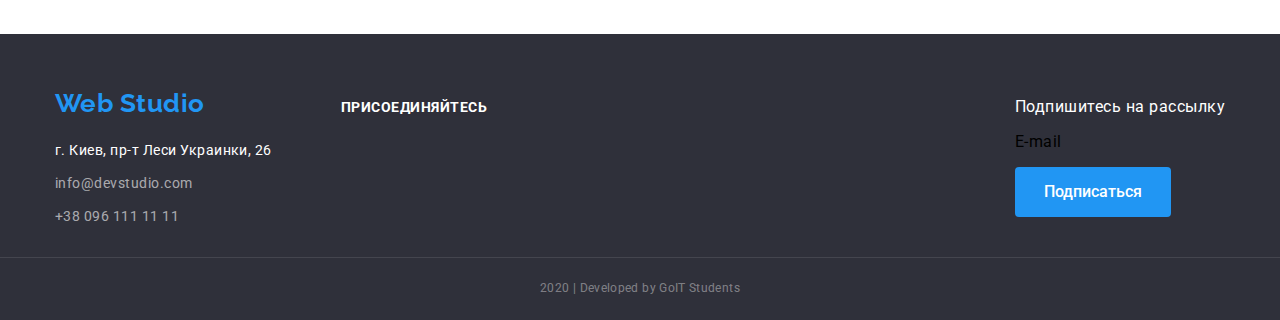
==== commit c3ea48f2: "Добавляет оптимизированные картинки карточек" ====
--- a/portfolio.html
+++ b/portfolio.html
@@ -72,7 +72,7 @@
           <ul class="filter__list">
             <li class="filter__item only">
               <img
-                src="./images/img-1.jpg"
+                src="./images/img-1-opti.jpg"
                 alt="Технокряк"
                 width="370"
                 height="294"
@@ -84,7 +84,7 @@
             </li>
             <li class="filter__item">
               <img
-                src="./images/img-2.jpg"
+                src="./images/img-2-opti.jpg"
                 alt="Баскетбол"
                 width="370"
                 height="294"
@@ -98,7 +98,7 @@
             </li>
             <li class="filter__item">
               <img
-                src="./images/img-3.jpg"
+                src="./images/img-3-opti.jpg"
                 alt="Ресторан"
                 width="370"
                 height="294"
@@ -110,7 +110,7 @@
             </li>
             <li class="filter__item">
               <img
-                src="./images/img-4.jpg"
+                src="./images/img-4-opti.jpg"
                 alt="Наушники"
                 width="370"
                 height="294"
@@ -122,7 +122,7 @@
             </li>
             <li class="filter__item">
               <img
-                src="./images/img-5.jpg"
+                src="./images/img-5-opti.jpg"
                 alt="Коробки"
                 width="370"
                 height="294"
@@ -134,7 +134,7 @@
             </li>
             <li class="filter__item">
               <img
-                src="./images/design.jpg"
+                src="./images/design-opti.jpg"
                 alt="Монитор"
                 width="370"
                 height="294"
@@ -146,7 +146,7 @@
             </li>
             <li class="filter__item">
               <img
-                src="./images/img-6.jpg"
+                src="./images/img-6-opti.jpg"
                 alt="Журнал"
                 width="370"
                 height="294"
@@ -158,7 +158,7 @@
             </li>
             <li class="filter__item">
               <img
-                src="./images/img-7.jpg"
+                src="./images/img-7-opti.jpg"
                 alt="Лейбл"
                 width="370"
                 height="294"
@@ -170,7 +170,7 @@
             </li>
             <li class="filter__item">
               <img
-                src="./images/desktop.jpg"
+                src="./images/desktop-opti.jpg"
                 alt="Ноутбук"
                 width="370"
                 height="294"
--- a/css/styles.css
+++ b/css/styles.css
@@ -648,16 +648,13 @@
   align-items: center;
 }
 
-.footer-folow__button::after {
-  width: 24px;
-  height: 24px;
+.footer-folow__button:focus {
+  color: var(--primary-white-color);
+}
+
+.icon-send {
   margin-left: 10px;
-  background-image: url(../images/icon-send-opti.svg);
-  content: '';
-}
-
-.footer-folow__button:focus {
-  color: var(--primary-white-color);
+  fill: var(--primary-white-color);
 }
 
 /*------------------------------ Copyrights */
@@ -695,7 +692,13 @@
   margin: 0;
 }
 .filter__buttons {
-  text-align: center;
+  width: 1200px;
+  padding-left: 15px;
+  padding-right: 15px;
+  text-align: center;
+  justify-content: center;
+  margin-left: auto;
+  margin-right: auto;
 }
 
 /* .only:hover {
